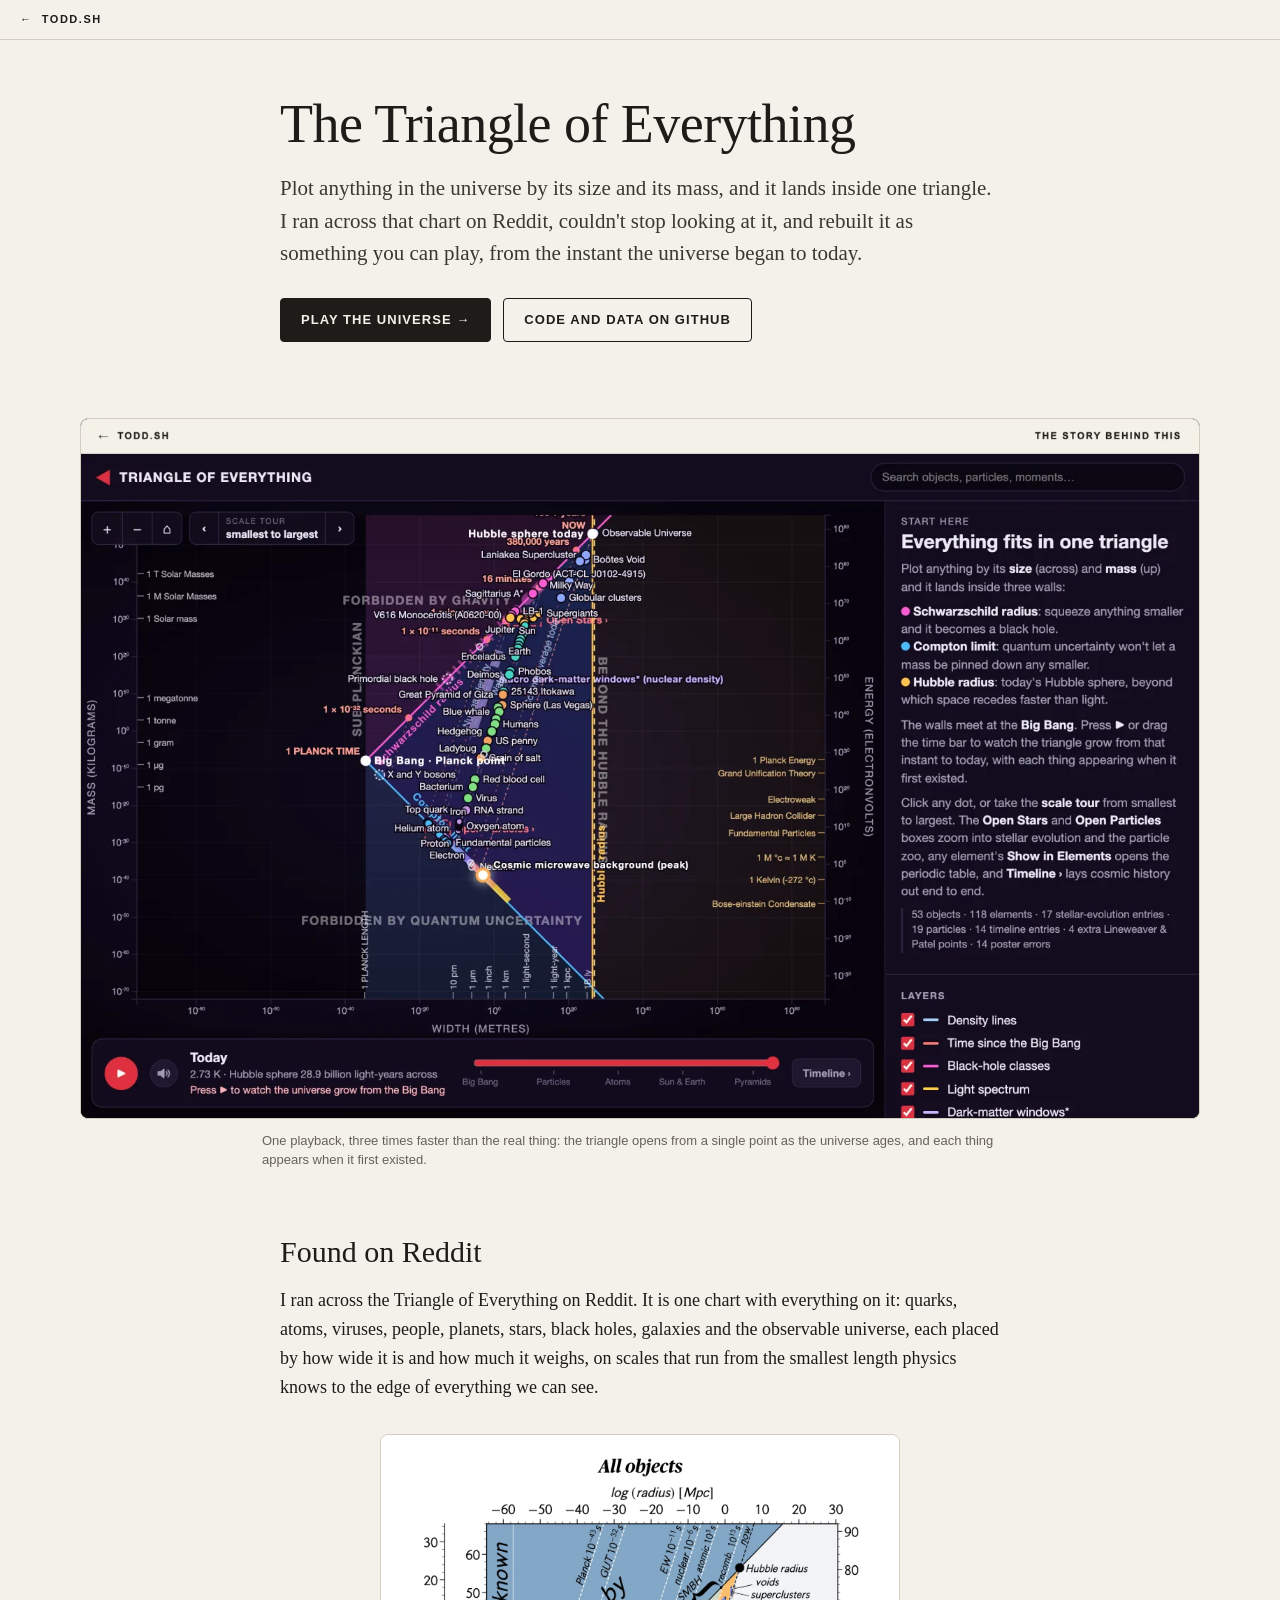
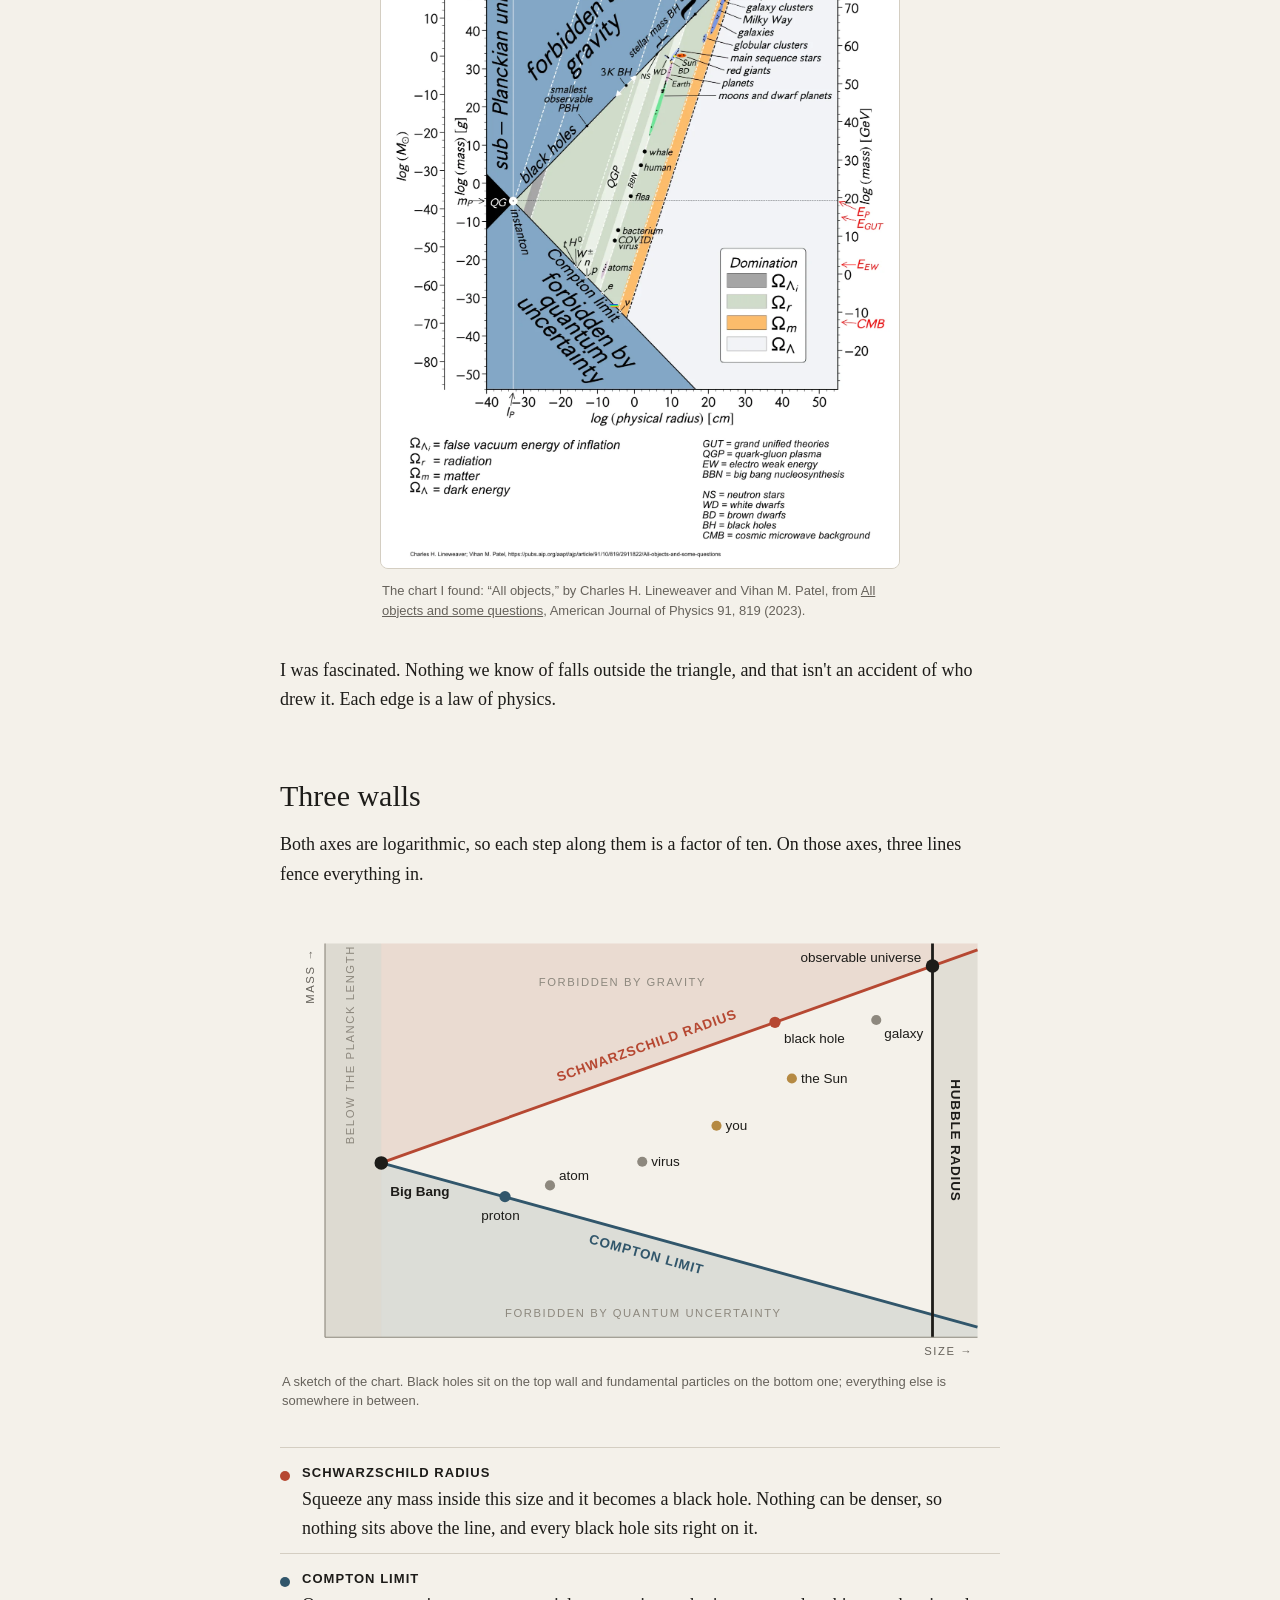
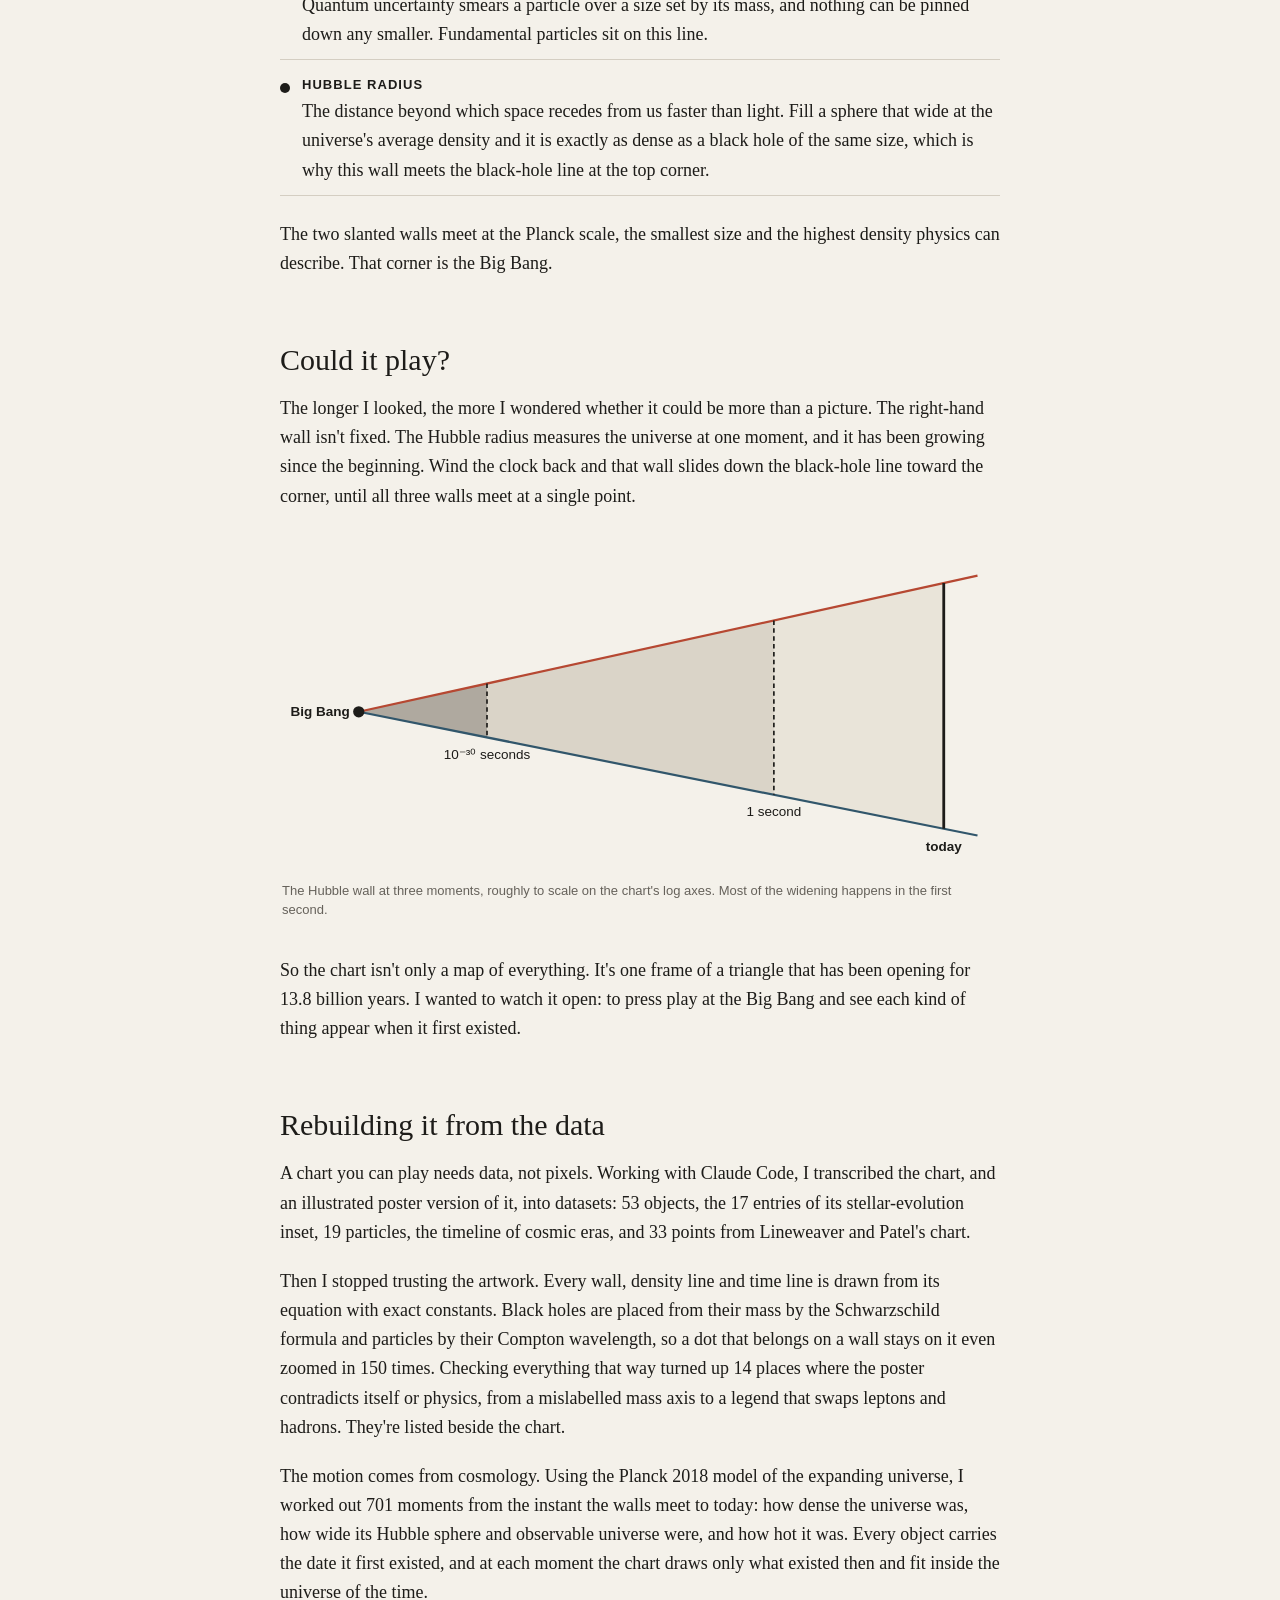
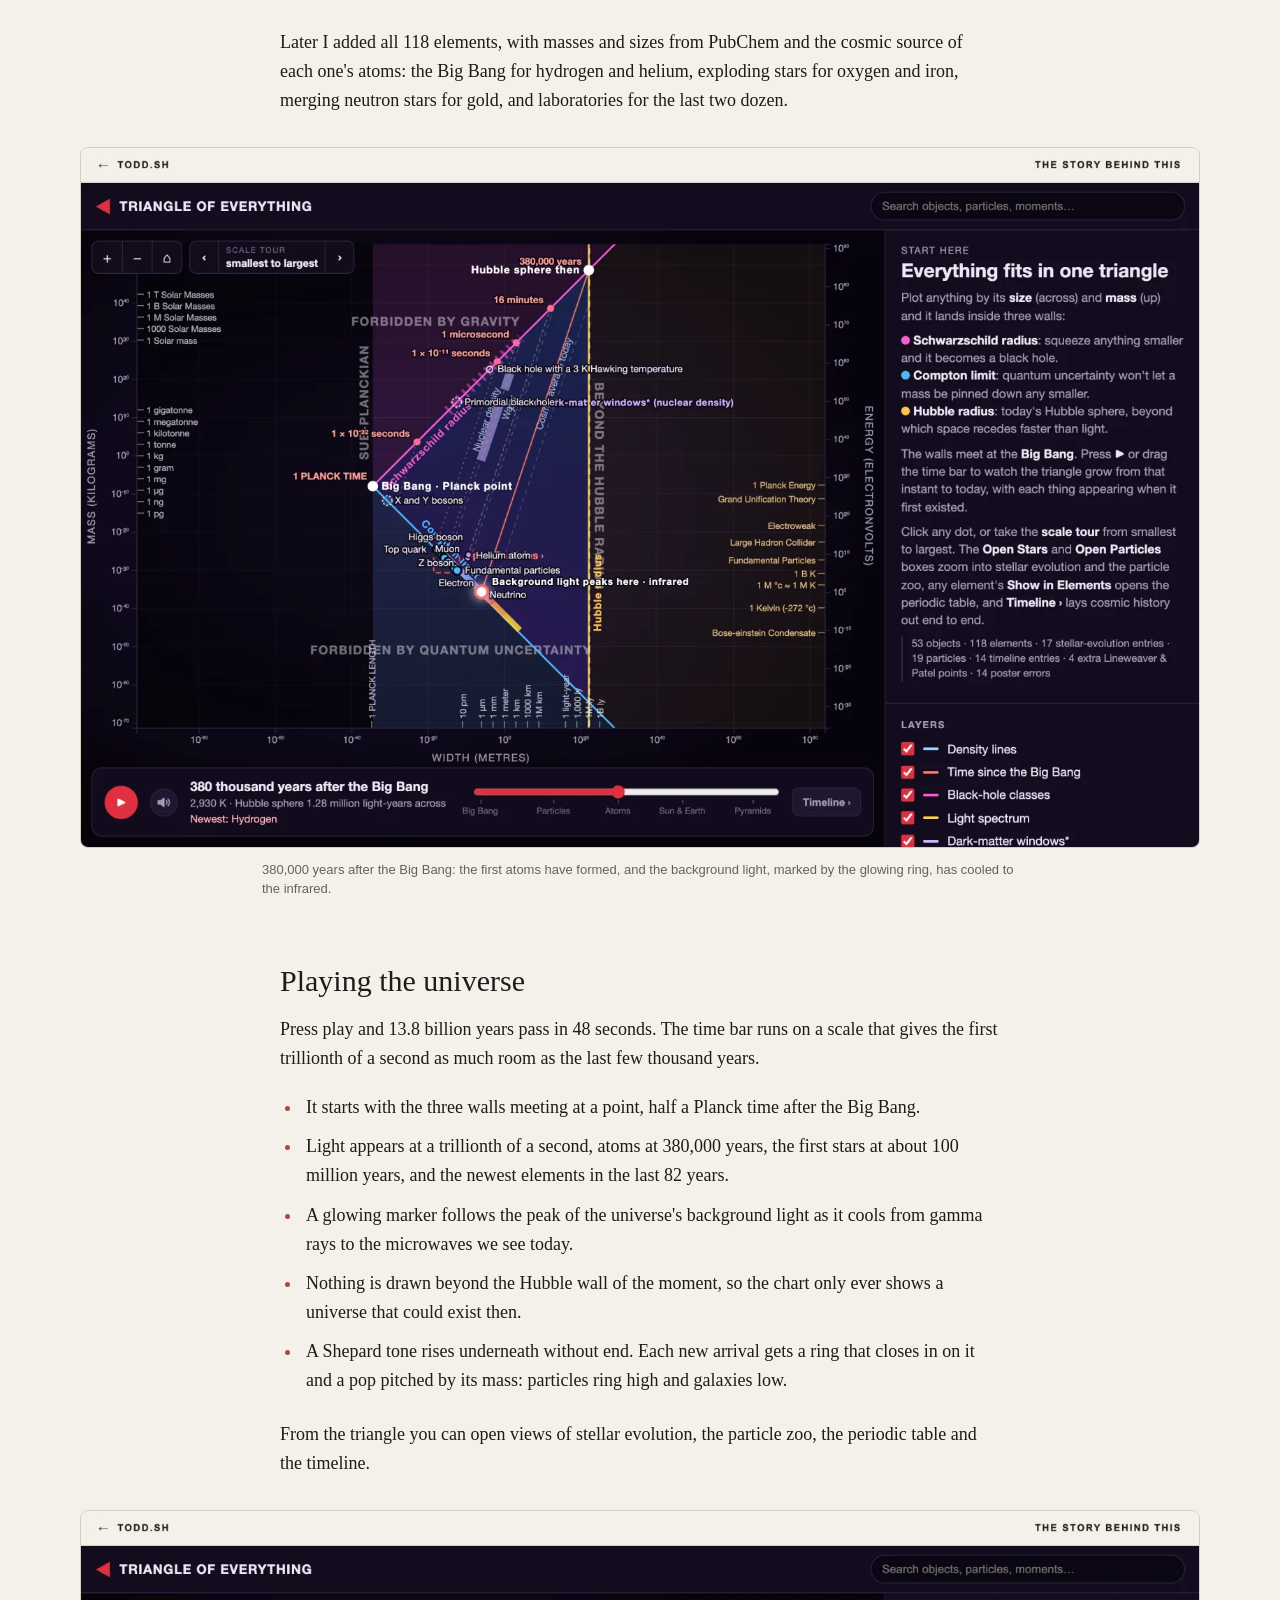
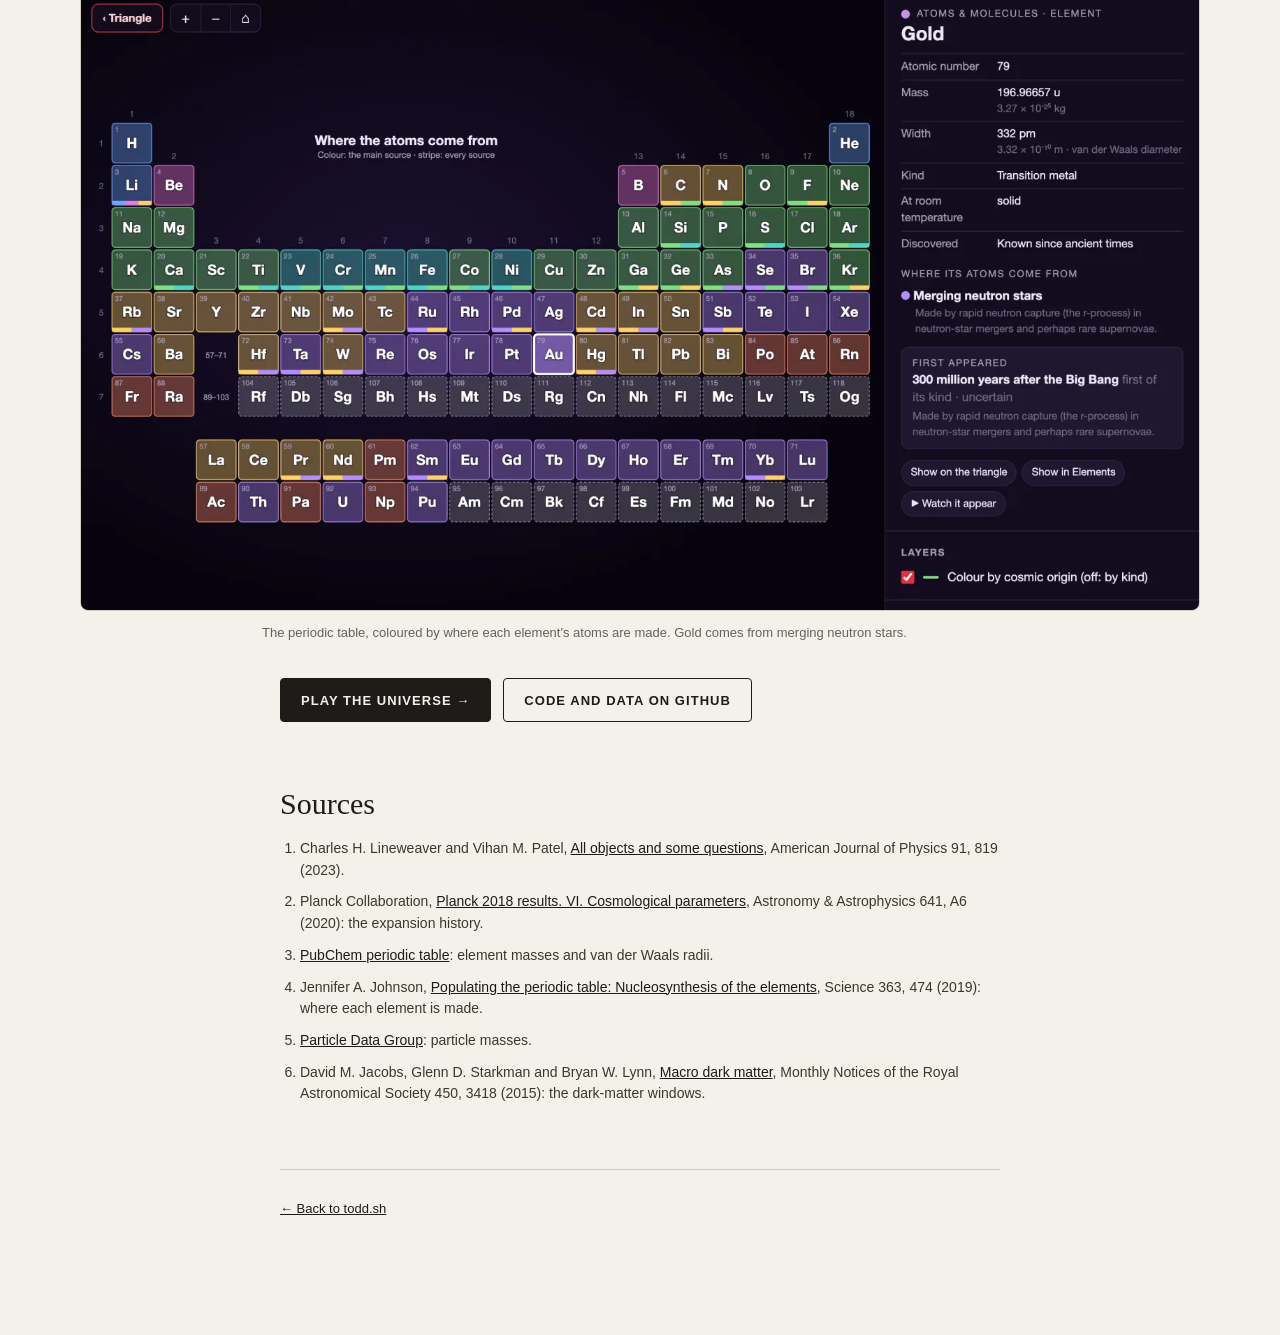
==== story/index.html @ c3303c57 "The Triangle of Everything, rebuilt from data Everything in the universe fits inside one triangle on" ====
<!DOCTYPE html>
<html lang="en">
<head>
<meta charset="utf-8">
<meta name="viewport" content="width=device-width, initial-scale=1">
<title>The Triangle of Everything: playing the universe from the Big Bang</title>
<meta name="description" content="Everything in the universe fits inside one triangle on a chart of mass against size. I rebuilt the chart from the data up so you can play it from the instant the universe began to today.">
<link rel="canonical" href="https://www.todd.sh/triangle">
<meta property="og:title" content="The Triangle of Everything">
<meta property="og:description" content="Everything in the universe fits inside one triangle of mass against size. Press play and watch it open from the Big Bang to today.">
<meta property="og:type" content="article">
<meta property="og:url" content="https://www.todd.sh/triangle">
<meta property="og:image" content="https://www.todd.sh/project-previews/triangle-palette-v1.webp">
<meta property="og:image:alt" content="Three walls meeting at a point, fencing in a band of objects, with a ring closing in on one of them">
<meta name="twitter:card" content="summary_large_image">
<meta name="twitter:creator" content="@tdd">
<meta name="twitter:title" content="The Triangle of Everything">
<meta name="twitter:description" content="Everything in the universe fits inside one triangle of mass against size. Press play and watch it open from the Big Bang to today.">
<meta name="twitter:image" content="https://www.todd.sh/project-previews/triangle-palette-v1.webp">
<link rel="icon" href="/icon.png" type="image/png">
<style>
  :root {
    --paper: #F4F1EA;
    --paper-deep: #E9E4D9;
    --ink: #1D1C19;
    --stone: #8D887E;
    --muted: color-mix(in srgb, var(--stone) 65%, var(--ink));
    --line: #D4CEC2;
    --red: #B64832;
    --blue: #31566B;
    --ochre: #B58A43;
    --serif: Georgia, "Times New Roman", serif;
    --sans: Arial, Helvetica, sans-serif;
  }

  * { box-sizing: border-box; }
  html { -webkit-text-size-adjust: 100%; }
  body {
    margin: 0;
    background: var(--paper);
    color: var(--ink);
    font-family: var(--serif);
    font-size: 18px;
    line-height: 1.62;
  }

  /* ---- shared return bar ---------------------------------------------- */
  .returnbar {
    position: sticky;
    top: 0;
    z-index: 50;
    height: 40px;
    display: flex;
    align-items: center;
    padding: 0 20px;
    background: var(--paper);
    border-bottom: 1px solid var(--line);
  }
  .returnbar a {
    font-family: var(--sans);
    font-size: 11px;
    font-weight: 600;
    letter-spacing: 0.14em;
    text-transform: uppercase;
    color: var(--ink);
    text-decoration: none;
  }
  .returnbar a:hover { color: var(--red); }
  .returnbar a:focus-visible { outline: 2px solid var(--ink); outline-offset: 3px; }

  /* ---- layout ---------------------------------------------------------- */
  .wrap { max-width: 760px; margin: 0 auto; padding: 0 20px 96px; }
  header.masthead { padding: 56px 0 8px; }
  h1 {
    font-size: 54px;
    line-height: 1.04;
    font-weight: 400;
    margin: 0 0 20px;
    letter-spacing: -0.01em;
  }
  .standfirst { font-size: 21px; line-height: 1.55; color: #3A382F; margin: 0 0 28px; }
  h2 { font-size: 30px; font-weight: 400; line-height: 1.2; margin: 64px 0 16px; }
  p { margin: 0 0 20px; }
  a.inline { color: var(--red); text-decoration: none; border-bottom: 1px solid rgba(182,72,50,.35); }
  a.inline:hover { border-bottom-color: var(--red); }
  a.inline:focus-visible { outline: 2px solid var(--ink); outline-offset: 2px; }

  /* ---- buttons ---------------------------------------------------------- */
  .actions { display: flex; flex-wrap: wrap; gap: 12px; margin: 0 0 36px; }
  .button {
    display: inline-flex; align-items: center; min-height: 44px; padding: 0 20px;
    font-family: var(--sans); font-size: 13px; font-weight: 700; letter-spacing: 0.08em; text-transform: uppercase;
    text-decoration: none; border: 1px solid var(--ink); border-radius: 4px;
  }
  .button.primary { background: var(--ink); color: var(--paper); }
  .button.primary:hover { background: var(--red); border-color: var(--red); }
  .button.secondary { background: transparent; color: var(--ink); }
  .button.secondary:hover { background: var(--paper-deep); }
  .button:focus-visible { outline: 2px solid var(--ink); outline-offset: 3px; }

  /* ---- figures ---------------------------------------------------------- */
  figure { margin: 32px 0 36px; }
  figure.wide { margin-left: calc(50% - min(48vw, 560px)); margin-right: calc(50% - min(48vw, 560px)); }
  figure video, figure img { display: block; width: 100%; height: auto; border: 1px solid var(--line); border-radius: 8px; background: var(--ink); }
  figure.chart-image img { max-width: 520px; margin: 0 auto; background: #fff; }
  figure svg { display: block; width: 100%; height: auto; }
  figcaption {
    font-family: var(--sans); font-size: 13px; line-height: 1.5; color: var(--muted);
    margin: 12px auto 0; max-width: 760px; padding: 0 2px;
  }
  figure.chart-image figcaption { max-width: 520px; }
  figcaption a { color: var(--muted); }
  figcaption a:hover { color: var(--red); }

  /* ---- the three walls ---------------------------------------------------- */
  .walls { list-style: none; margin: 0 0 24px; padding: 0; }
  .walls li { border-top: 1px solid var(--line); padding: 14px 0 10px 22px; position: relative; }
  .walls li:last-child { border-bottom: 1px solid var(--line); }
  .walls li::before { content: ""; position: absolute; left: 0; top: 23px; width: 10px; height: 10px; border-radius: 50%; background: var(--c); }
  .walls strong { font-family: var(--sans); font-size: 13px; letter-spacing: 0.08em; text-transform: uppercase; display: block; margin-bottom: 2px; }
  .walls span { display: block; }

  .playlist { margin: 0 0 24px; padding-left: 22px; }
  .playlist li { margin: 0 0 10px; padding-left: 4px; }
  .playlist li::marker { color: var(--red); }

  /* diagram text */
  .dg-label { font-family: var(--sans); font-size: 12px; fill: var(--ink); }
  .dg-wall { font-family: var(--sans); font-size: 12px; font-weight: 700; letter-spacing: 0.06em; text-transform: uppercase; }
  .dg-region { font-family: var(--sans); font-size: 10px; letter-spacing: 0.14em; text-transform: uppercase; fill: var(--stone); }
  .dg-axis { font-family: var(--sans); font-size: 10px; letter-spacing: 0.14em; text-transform: uppercase; fill: var(--muted); }

  /* ---- sources ---------------------------------------------------------- */
  .sources { font-family: var(--sans); font-size: 14px; line-height: 1.55; padding-left: 20px; color: #3A382F; }
  .sources li { margin: 0 0 10px; }
  .sources a { color: var(--ink); }
  .sources a:hover { color: var(--red); }

  footer.end { border-top: 1px solid var(--line); margin-top: 64px; padding-top: 28px; }
  footer.end p { font-family: var(--sans); font-size: 13px; }
  footer.end a { color: var(--ink); }
  footer.end a:hover { color: var(--red); }

  @media (max-width: 640px) {
    body { font-size: 17px; }
    header.masthead { padding-top: 36px; }
    h1 { font-size: 40px; }
    .standfirst { font-size: 19px; }
    h2 { font-size: 26px; margin-top: 52px; }
    figure.wide { margin-left: -20px; margin-right: -20px; }
    figure.wide video { border-radius: 0; border-left: 0; border-right: 0; }
    figure.wide figcaption { padding: 0 20px; }
  }
</style>
</head>
<body>
<nav class="returnbar"><a href="/"><span data-sanity-copy="returnbar">&larr;&nbsp;&nbsp;todd.sh</span></a></nav>

<main class="wrap">
  <header class="masthead">
    <h1 data-sanity-copy="title">The Triangle of Everything</h1>
    <p class="standfirst" data-sanity-copy="standfirst">Plot anything in the universe by its size and its mass, and it lands inside one triangle. I ran across that chart on Reddit, couldn't stop looking at it, and rebuilt it as something you can play, from the instant the universe began to today.</p>
    <div class="actions">
      <a class="button primary" href="../site/"><span data-sanity-copy="cta_play">Play the universe</span>&nbsp;&rarr;</a>
      <a class="button secondary" href="https://github.com/toddsherman/triangle-of-everything"><span data-sanity-copy="cta_code">Code and data on GitHub</span></a>
    </div>
  </header>

  <figure class="wide">
    <video autoplay muted loop playsinline preload="metadata" poster="assets/today.webp" aria-label="The triangle opening from a single point at the Big Bang as objects appear over cosmic time">
      <source src="assets/playback.mp4" type="video/mp4">
    </video>
    <figcaption data-sanity-copy="hero_caption">One playback, three times faster than the real thing: the triangle opens from a single point as the universe ages, and each thing appears when it first existed.</figcaption>
  </figure>

  <h2 data-sanity-copy="found_title">Found on Reddit</h2>
  <p data-sanity-copy="found_p1">I ran across the Triangle of Everything on Reddit. It is one chart with everything on it: quarks, atoms, viruses, people, planets, stars, black holes, galaxies and the observable universe, each placed by how wide it is and how much it weighs, on scales that run from the smallest length physics knows to the edge of everything we can see.</p>

  <figure class="chart-image">
    <img src="assets/all-objects.webp" width="1400" height="1980" loading="lazy"
         alt="Lineweaver and Patel's All objects chart: a log-log plot of mass against radius in which every kind of object, from particles to the Hubble radius, falls inside a triangle bounded by black holes, the Compton limit and the Hubble radius">
    <figcaption><span data-sanity-copy="figure_credit">The chart I found: “All objects,” by Charles H. Lineweaver and Vihan M. Patel, from</span> <a href="https://pubs.aip.org/aapt/ajp/article/91/10/819/2911822/All-objects-and-some-questions"><span data-sanity-copy="figure_link">All objects and some questions</span></a><span data-sanity-copy="figure_journal">, American Journal of Physics 91, 819 (2023).</span></figcaption>
  </figure>

  <p data-sanity-copy="found_p2">I was fascinated. Nothing we know of falls outside the triangle, and that isn't an accident of who drew it. Each edge is a law of physics.</p>

  <h2 data-sanity-copy="walls_title">Three walls</h2>
  <p data-sanity-copy="walls_p1">Both axes are logarithmic, so each step along them is a factor of ten. On those axes, three lines fence everything in.</p>

  <figure>
    <svg viewBox="0 0 640 390" role="img" aria-label="Schematic of the triangle: the Schwarzschild wall above, the Compton wall below, the Hubble wall on the right, meeting at the Big Bang corner">
      <rect x="40" y="20" width="580" height="350" fill="#E9E4D9" opacity=".45"/>
      <polygon points="40,20 90,20 90,370 40,370" fill="#8D887E" opacity=".18"/>
      <polygon points="90,20 620,20 620,25.7 90,215" fill="#B64832" opacity=".10"/>
      <polygon points="90,215 620,361 620,370 90,370" fill="#31566B" opacity=".10"/>
      <polygon points="580,40 620,25.7 620,361 580,350" fill="#8D887E" opacity=".14"/>
      <polygon points="90,215 580,40 580,350" fill="#F4F1EA"/>
      <line x1="90" y1="215" x2="620" y2="25.7" stroke="#B64832" stroke-width="2.5"/>
      <line x1="90" y1="215" x2="620" y2="361" stroke="#31566B" stroke-width="2.5"/>
      <line x1="580" y1="20" x2="580" y2="370" stroke="#1D1C19" stroke-width="2.5"/>
      <line x1="40" y1="370" x2="620" y2="370" stroke="#8D887E"/>
      <line x1="40" y1="20" x2="40" y2="370" stroke="#8D887E"/>
      <text class="dg-wall" fill="#B64832" text-anchor="middle" transform="translate(330,122) rotate(-19.65) translate(0,-8)">Schwarzschild radius</text>
      <text class="dg-wall" fill="#31566B" text-anchor="middle" transform="translate(330,281) rotate(15.4) translate(0,20)">Compton limit</text>
      <text class="dg-wall" fill="#1D1C19" text-anchor="middle" transform="translate(596,195) rotate(90)">Hubble radius</text>
      <text class="dg-region" x="230" y="58">Forbidden by gravity</text>
      <text class="dg-region" x="200" y="352">Forbidden by quantum uncertainty</text>
      <text class="dg-region" text-anchor="middle" transform="translate(66,110) rotate(-90)">Below the Planck length</text>
      <circle cx="90" cy="215" r="6" fill="#1D1C19"/>
      <text class="dg-label" x="98" y="244" font-weight="700">Big Bang</text>
      <circle cx="440" cy="90" r="5" fill="#B64832"/><text class="dg-label" x="448" y="108">black hole</text>
      <circle cx="200" cy="245" r="5" fill="#31566B"/><text class="dg-label" x="196" y="266" text-anchor="middle">proton</text>
      <circle cx="240" cy="235" r="4.5" fill="#8D887E"/><text class="dg-label" x="248" y="230">atom</text>
      <circle cx="322" cy="214" r="4.5" fill="#8D887E"/><text class="dg-label" x="330" y="218">virus</text>
      <circle cx="388" cy="182" r="4.5" fill="#B58A43"/><text class="dg-label" x="396" y="186">you</text>
      <circle cx="455" cy="140" r="4.5" fill="#B58A43"/><text class="dg-label" x="463" y="144">the Sun</text>
      <circle cx="530" cy="88" r="4.5" fill="#8D887E"/><text class="dg-label" x="537" y="104">galaxy</text>
      <circle cx="580" cy="40" r="6" fill="#1D1C19"/><text class="dg-label" x="570" y="36" text-anchor="end">observable universe</text>
      <text class="dg-axis" x="616" y="386" text-anchor="end">Size →</text>
      <text class="dg-axis" text-anchor="end" transform="translate(30,24) rotate(-90)">Mass →</text>
    </svg>
    <figcaption data-sanity-copy="walls_caption">A sketch of the chart. Black holes sit on the top wall and fundamental particles on the bottom one; everything else is somewhere in between.</figcaption>
  </figure>

  <ul class="walls">
    <li style="--c: var(--red)"><strong data-sanity-copy="wall1_name">Schwarzschild radius</strong><span data-sanity-copy="wall1_text">Squeeze any mass inside this size and it becomes a black hole. Nothing can be denser, so nothing sits above the line, and every black hole sits right on it.</span></li>
    <li style="--c: var(--blue)"><strong data-sanity-copy="wall2_name">Compton limit</strong><span data-sanity-copy="wall2_text">Quantum uncertainty smears a particle over a size set by its mass, and nothing can be pinned down any smaller. Fundamental particles sit on this line.</span></li>
    <li style="--c: var(--ink)"><strong data-sanity-copy="wall3_name">Hubble radius</strong><span data-sanity-copy="wall3_text">The distance beyond which space recedes from us faster than light. Fill a sphere that wide at the universe's average density and it is exactly as dense as a black hole of the same size, which is why this wall meets the black-hole line at the top corner.</span></li>
  </ul>
  <p data-sanity-copy="walls_p2">The two slanted walls meet at the Planck scale, the smallest size and the highest density physics can describe. That corner is the Big Bang.</p>

  <h2 data-sanity-copy="play_q_title">Could it play?</h2>
  <p data-sanity-copy="play_q_p1">The longer I looked, the more I wondered whether it could be more than a picture. The right-hand wall isn't fixed. The Hubble radius measures the universe at one moment, and it has been growing since the beginning. Wind the clock back and that wall slides down the black-hole line toward the corner, until all three walls meet at a single point.</p>

  <figure>
    <svg viewBox="0 0 640 290" role="img" aria-label="Three nested triangles sharing the Big Bang corner, their right-hand walls at a tiny fraction of a second, at one second and today">
      <polygon points="70,150 590,35.6 590,254" fill="#E9E4D9"/>
      <polygon points="70,150 439,68.8 439,223.8" fill="#D4CEC2" opacity=".7"/>
      <polygon points="70,150 184,124.9 184,172.8" fill="#8D887E" opacity=".55"/>
      <line x1="70" y1="150" x2="620" y2="29" stroke="#B64832" stroke-width="2"/>
      <line x1="70" y1="150" x2="620" y2="260" stroke="#31566B" stroke-width="2"/>
      <line x1="184" y1="124.9" x2="184" y2="172.8" stroke="#1D1C19" stroke-width="1.5" stroke-dasharray="4 3"/>
      <line x1="439" y1="68.8" x2="439" y2="223.8" stroke="#1D1C19" stroke-width="1.5" stroke-dasharray="4 3"/>
      <line x1="590" y1="35.6" x2="590" y2="254" stroke="#1D1C19" stroke-width="2.5"/>
      <circle cx="70" cy="150" r="5" fill="#1D1C19"/>
      <text class="dg-label" x="62" y="154" text-anchor="end" font-weight="700">Big Bang</text>
      <text class="dg-label" x="184" y="192" text-anchor="middle">10⁻³⁰ seconds</text>
      <text class="dg-label" x="439" y="243" text-anchor="middle">1 second</text>
      <text class="dg-label" x="590" y="274" text-anchor="middle" font-weight="700">today</text>
    </svg>
    <figcaption data-sanity-copy="grow_caption">The Hubble wall at three moments, roughly to scale on the chart's log axes. Most of the widening happens in the first second.</figcaption>
  </figure>

  <p data-sanity-copy="play_q_p2">So the chart isn't only a map of everything. It's one frame of a triangle that has been opening for 13.8 billion years. I wanted to watch it open: to press play at the Big Bang and see each kind of thing appear when it first existed.</p>

  <h2 data-sanity-copy="data_title">Rebuilding it from the data</h2>
  <p data-sanity-copy="data_p1">A chart you can play needs data, not pixels. Working with Claude Code, I transcribed the chart, and an illustrated poster version of it, into datasets: 53 objects, the 17 entries of its stellar-evolution inset, 19 particles, the timeline of cosmic eras, and 33 points from Lineweaver and Patel's chart.</p>
  <p data-sanity-copy="data_p2">Then I stopped trusting the artwork. Every wall, density line and time line is drawn from its equation with exact constants. Black holes are placed from their mass by the Schwarzschild formula and particles by their Compton wavelength, so a dot that belongs on a wall stays on it even zoomed in 150 times. Checking everything that way turned up 14 places where the poster contradicts itself or physics, from a mislabelled mass axis to a legend that swaps leptons and hadrons. They're listed beside the chart.</p>
  <p data-sanity-copy="data_p3">The motion comes from cosmology. Using the Planck 2018 model of the expanding universe, I worked out 701 moments from the instant the walls meet to today: how dense the universe was, how wide its Hubble sphere and observable universe were, and how hot it was. Every object carries the date it first existed, and at each moment the chart draws only what existed then and fit inside the universe of the time.</p>
  <p data-sanity-copy="data_p4">Later I added all 118 elements, with masses and sizes from PubChem and the cosmic source of each one's atoms: the Big Bang for hydrogen and helium, exploding stars for oxygen and iron, merging neutron stars for gold, and laboratories for the last two dozen.</p>

  <figure class="wide">
    <img src="assets/early.webp" width="1600" height="1000" loading="lazy" alt="The interactive chart at 380,000 years after the Big Bang: a small triangle with particles, hydrogen and helium atoms, and the background light glowing in the infrared">
    <figcaption data-sanity-copy="early_caption">380,000 years after the Big Bang: the first atoms have formed, and the background light, marked by the glowing ring, has cooled to the infrared.</figcaption>
  </figure>

  <h2 data-sanity-copy="playing_title">Playing the universe</h2>
  <p data-sanity-copy="playing_p1">Press play and 13.8 billion years pass in 48 seconds. The time bar runs on a scale that gives the first trillionth of a second as much room as the last few thousand years.</p>
  <ul class="playlist">
    <li data-sanity-copy="playing_li1">It starts with the three walls meeting at a point, half a Planck time after the Big Bang.</li>
    <li data-sanity-copy="playing_li2">Light appears at a trillionth of a second, atoms at 380,000 years, the first stars at about 100 million years, and the newest elements in the last 82 years.</li>
    <li data-sanity-copy="playing_li3">A glowing marker follows the peak of the universe's background light as it cools from gamma rays to the microwaves we see today.</li>
    <li data-sanity-copy="playing_li4">Nothing is drawn beyond the Hubble wall of the moment, so the chart only ever shows a universe that could exist then.</li>
    <li data-sanity-copy="playing_li5">A Shepard tone rises underneath without end. Each new arrival gets a ring that closes in on it and a pop pitched by its mass: particles ring high and galaxies low.</li>
  </ul>
  <p data-sanity-copy="playing_p2">From the triangle you can open views of stellar evolution, the particle zoo, the periodic table and the timeline.</p>

  <figure class="wide">
    <img src="assets/elements.webp" width="1600" height="1000" loading="lazy" alt="The periodic table view, each element coloured by where its atoms are made, with gold selected and its details in the sidebar">
    <figcaption data-sanity-copy="elements_caption">The periodic table, coloured by where each element's atoms are made. Gold comes from merging neutron stars.</figcaption>
  </figure>

  <div class="actions">
    <a class="button primary" href="../site/"><span data-sanity-copy="cta_play_end">Play the universe</span>&nbsp;&rarr;</a>
    <a class="button secondary" href="https://github.com/toddsherman/triangle-of-everything"><span data-sanity-copy="cta_code_end">Code and data on GitHub</span></a>
  </div>

  <h2 data-sanity-copy="sources_title">Sources</h2>
  <ol class="sources">
    <li><span data-sanity-copy="src_lp">Charles H. Lineweaver and Vihan M. Patel,</span> <a href="https://pubs.aip.org/aapt/ajp/article/91/10/819/2911822/All-objects-and-some-questions"><span data-sanity-copy="src_lp_title">All objects and some questions</span></a><span data-sanity-copy="src_lp_journal">, American Journal of Physics 91, 819 (2023).</span></li>
    <li><span data-sanity-copy="src_planck">Planck Collaboration,</span> <a href="https://arxiv.org/abs/1807.06209"><span data-sanity-copy="src_planck_title">Planck 2018 results. VI. Cosmological parameters</span></a><span data-sanity-copy="src_planck_journal">, Astronomy &amp; Astrophysics 641, A6 (2020): the expansion history.</span></li>
    <li><a href="https://pubchem.ncbi.nlm.nih.gov/periodic-table/"><span data-sanity-copy="src_pubchem">PubChem periodic table</span></a><span data-sanity-copy="src_pubchem_note">: element masses and van der Waals radii.</span></li>
    <li><span data-sanity-copy="src_johnson">Jennifer A. Johnson,</span> <a href="https://www.science.org/doi/10.1126/science.aau9540"><span data-sanity-copy="src_johnson_title">Populating the periodic table: Nucleosynthesis of the elements</span></a><span data-sanity-copy="src_johnson_journal">, Science 363, 474 (2019): where each element is made.</span></li>
    <li><a href="https://pdg.lbl.gov/"><span data-sanity-copy="src_pdg">Particle Data Group</span></a><span data-sanity-copy="src_pdg_note">: particle masses.</span></li>
    <li><span data-sanity-copy="src_macro">David M. Jacobs, Glenn D. Starkman and Bryan W. Lynn,</span> <a href="https://arxiv.org/abs/1410.2236"><span data-sanity-copy="src_macro_title">Macro dark matter</span></a><span data-sanity-copy="src_macro_journal">, Monthly Notices of the Royal Astronomical Society 450, 3418 (2015): the dark-matter windows.</span></li>
  </ol>

  <footer class="end">
    <p><a href="/"><span data-sanity-copy="back">&larr; Back to todd.sh</span></a></p>
  </footer>
</main>

<script>
  // honour reduced motion: show the poster frame instead of the looping playback
  if (window.matchMedia && window.matchMedia("(prefers-reduced-motion: reduce)").matches) {
    document.querySelectorAll("video[autoplay]").forEach(function (v) { v.removeAttribute("autoplay"); v.pause(); v.controls = true; });
  }
</script>
</body>
</html>
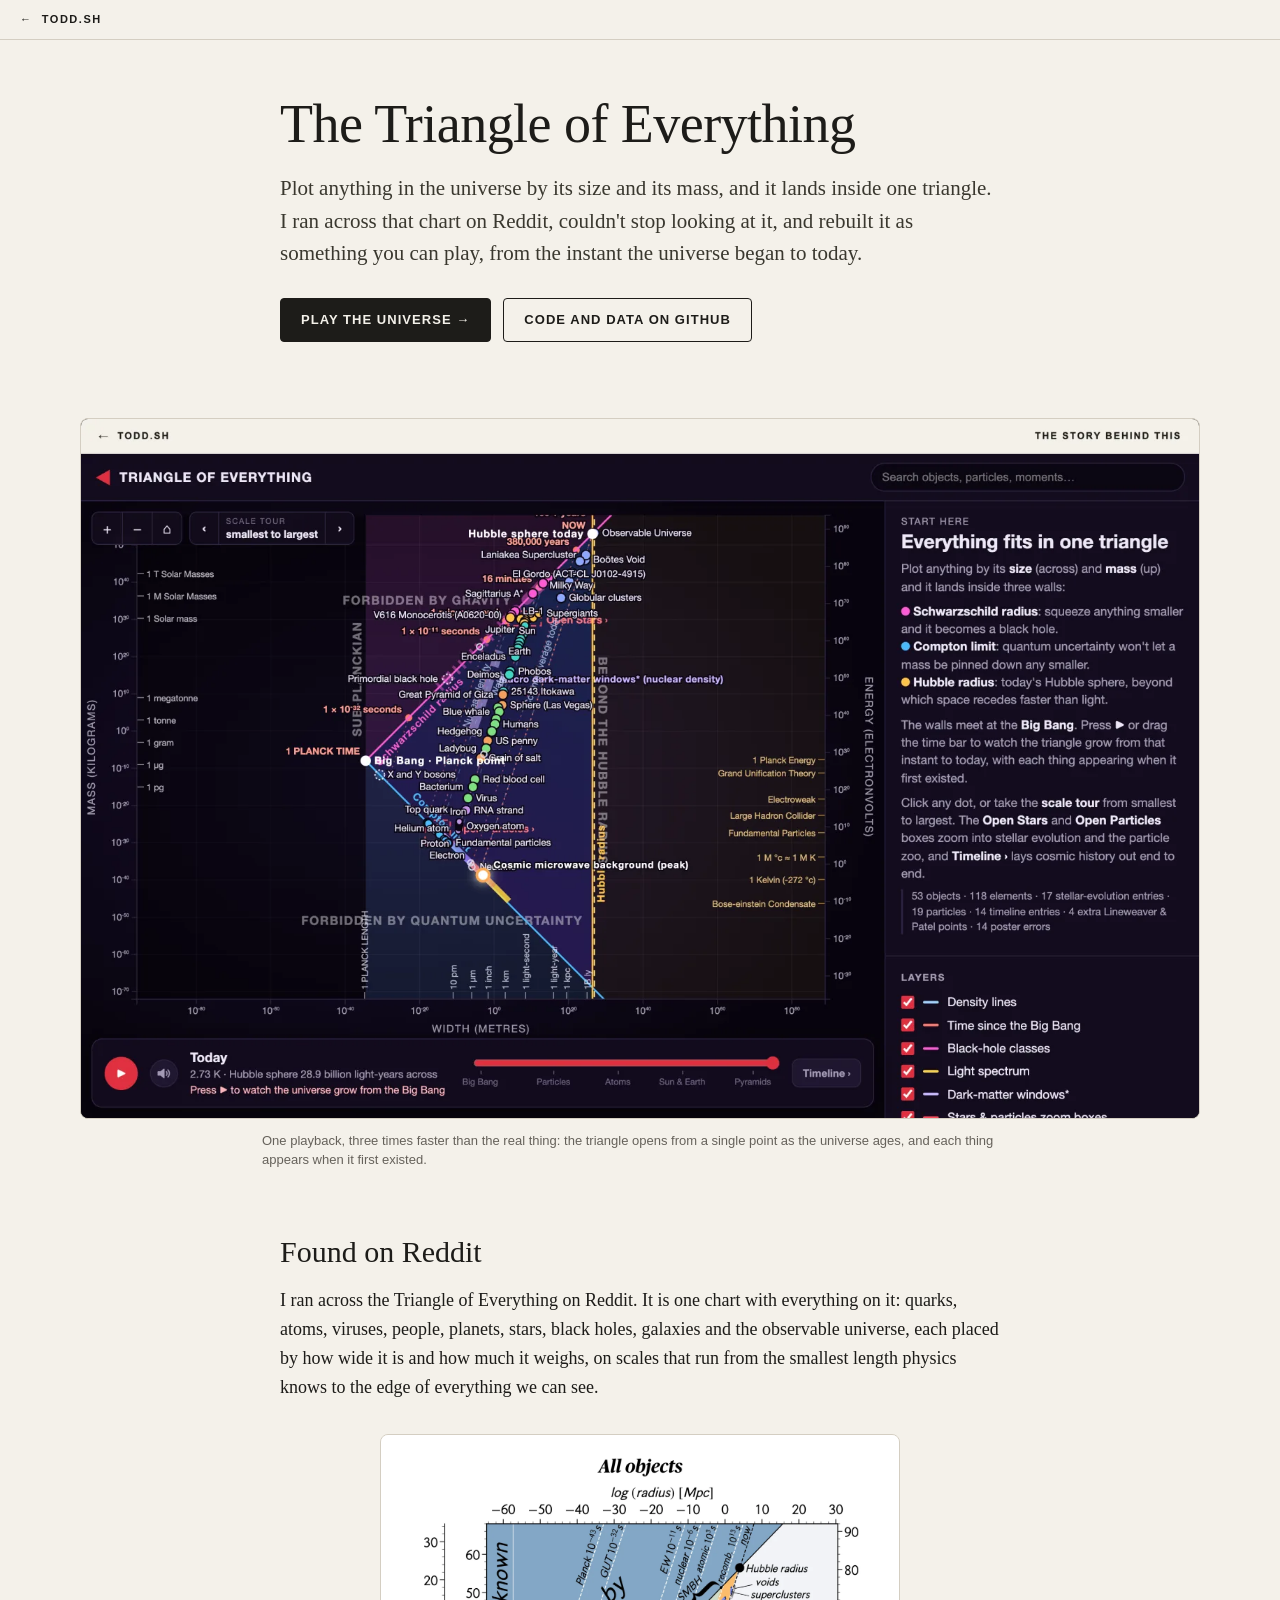
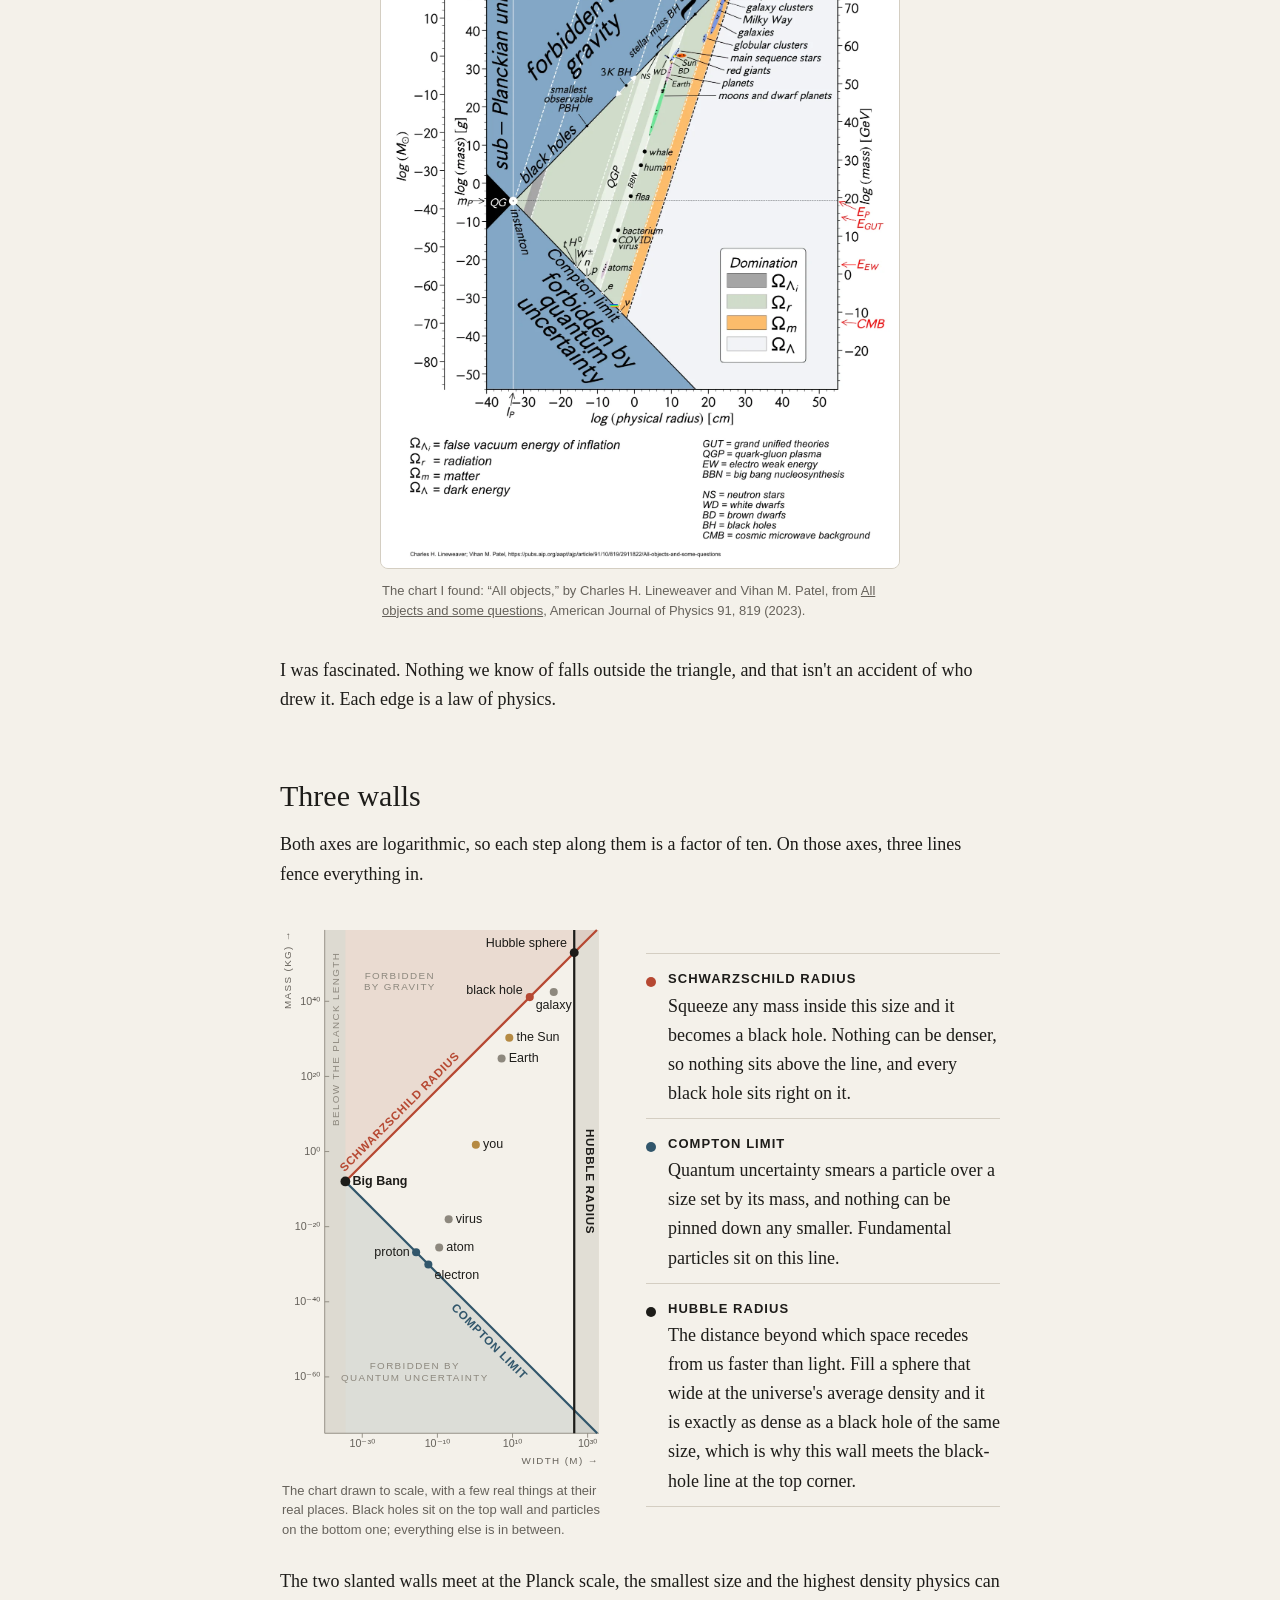
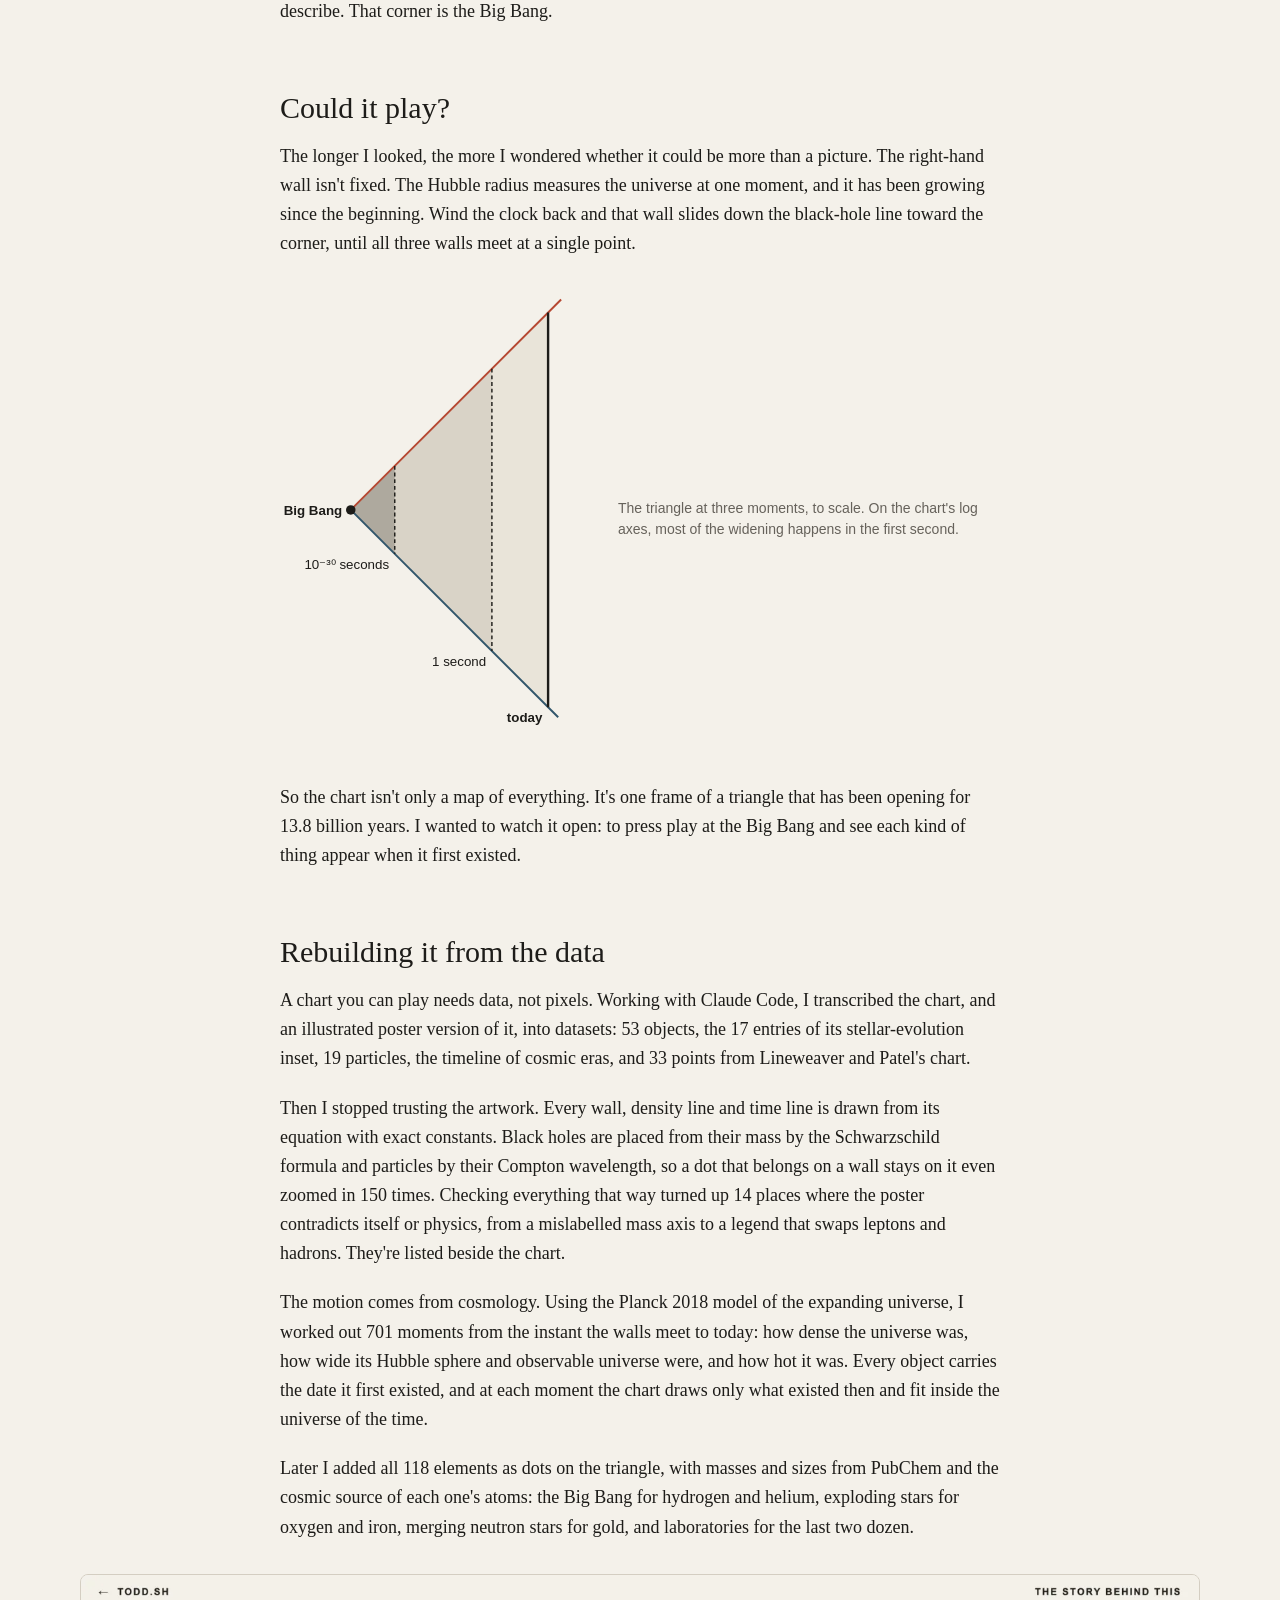
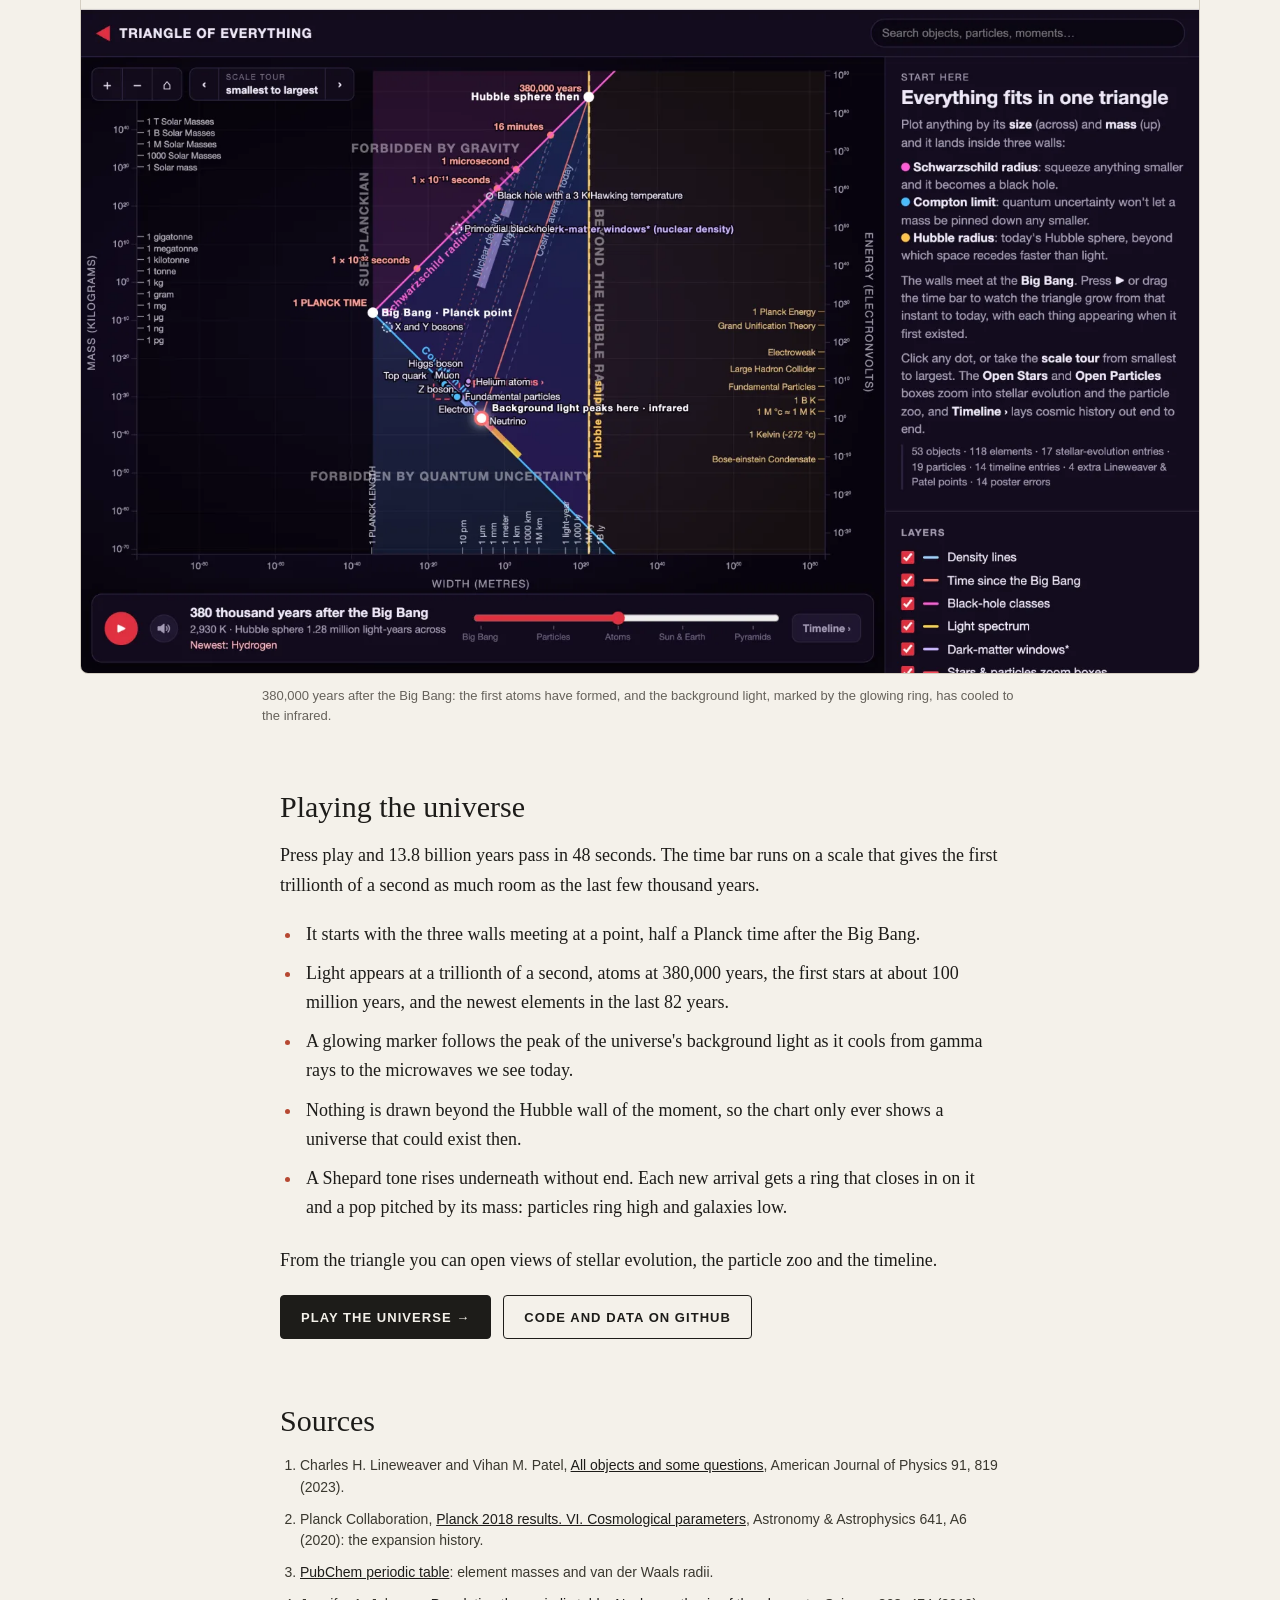
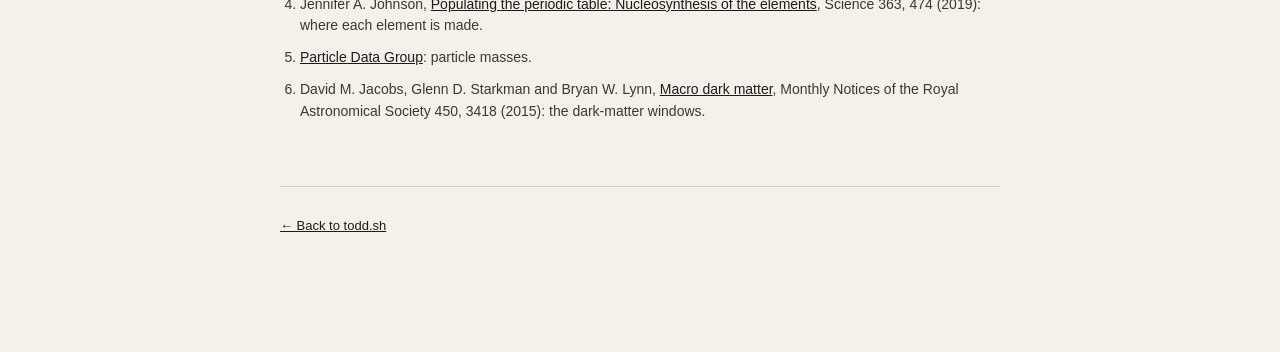
==== commit 76c3b07e: "Drop the periodic table; draw the story's diagrams to scale The Elements view (the periodic table) i" ====
--- a/story/index.html
+++ b/story/index.html
@@ -124,11 +124,20 @@
   .playlist li { margin: 0 0 10px; padding-left: 4px; }
   .playlist li::marker { color: var(--red); }
 
+  /* the to-scale diagrams are tall (the chart is twice as high as it is wide), so they sit beside their text */
+  .walls-layout { display: grid; grid-template-columns: minmax(0, 330px) minmax(0, 1fr); gap: 36px; align-items: center; margin: 32px 0 28px; }
+  .walls-layout figure { margin: 0; }
+  .walls-layout .walls { margin: 0; }
+  .side-figure { display: grid; grid-template-columns: minmax(0, 300px) minmax(0, 1fr); gap: 36px; align-items: center; }
+  .side-figure figcaption { margin: 0; font-size: 14px; }
+
   /* diagram text */
-  .dg-label { font-family: var(--sans); font-size: 12px; fill: var(--ink); }
-  .dg-wall { font-family: var(--sans); font-size: 12px; font-weight: 700; letter-spacing: 0.06em; text-transform: uppercase; }
-  .dg-region { font-family: var(--sans); font-size: 10px; letter-spacing: 0.14em; text-transform: uppercase; fill: var(--stone); }
-  .dg-axis { font-family: var(--sans); font-size: 10px; letter-spacing: 0.14em; text-transform: uppercase; fill: var(--muted); }
+  .dg-label { font-family: var(--sans); font-size: 14px; fill: var(--ink); }
+  .dg-wall { font-family: var(--sans); font-size: 13px; font-weight: 700; letter-spacing: 0.06em; text-transform: uppercase; }
+  .dg-region { font-family: var(--sans); font-size: 11px; letter-spacing: 0.14em; text-transform: uppercase; fill: var(--stone); }
+  .dg-axis { font-family: var(--sans); font-size: 11px; letter-spacing: 0.14em; text-transform: uppercase; fill: var(--muted); }
+  .dg-tick { font-family: var(--sans); font-size: 12px; fill: var(--muted); }
+  .dg-strong { font-weight: 700; }
 
   /* ---- sources ---------------------------------------------------------- */
   .sources { font-family: var(--sans); font-size: 14px; line-height: 1.55; padding-left: 20px; color: #3A382F; }
@@ -150,6 +159,9 @@
     figure.wide { margin-left: -20px; margin-right: -20px; }
     figure.wide video { border-radius: 0; border-left: 0; border-right: 0; }
     figure.wide figcaption { padding: 0 20px; }
+    .walls-layout, .side-figure { grid-template-columns: minmax(0, 1fr); gap: 20px; }
+    .walls-layout figure svg { max-width: 330px; margin: 0 auto; }
+    .side-figure svg { max-width: 300px; margin: 0 auto; }
   }
 </style>
 </head>
@@ -187,68 +199,105 @@
   <h2 data-sanity-copy="walls_title">Three walls</h2>
   <p data-sanity-copy="walls_p1">Both axes are logarithmic, so each step along them is a factor of ten. On those axes, three lines fence everything in.</p>
 
-  <figure>
-    <svg viewBox="0 0 640 390" role="img" aria-label="Schematic of the triangle: the Schwarzschild wall above, the Compton wall below, the Hubble wall on the right, meeting at the Big Bang corner">
-      <rect x="40" y="20" width="580" height="350" fill="#E9E4D9" opacity=".45"/>
-      <polygon points="40,20 90,20 90,370 40,370" fill="#8D887E" opacity=".18"/>
-      <polygon points="90,20 620,20 620,25.7 90,215" fill="#B64832" opacity=".10"/>
-      <polygon points="90,215 620,361 620,370 90,370" fill="#31566B" opacity=".10"/>
-      <polygon points="580,40 620,25.7 620,361 580,350" fill="#8D887E" opacity=".14"/>
-      <polygon points="90,215 580,40 580,350" fill="#F4F1EA"/>
-      <line x1="90" y1="215" x2="620" y2="25.7" stroke="#B64832" stroke-width="2.5"/>
-      <line x1="90" y1="215" x2="620" y2="361" stroke="#31566B" stroke-width="2.5"/>
-      <line x1="580" y1="20" x2="580" y2="370" stroke="#1D1C19" stroke-width="2.5"/>
-      <line x1="40" y1="370" x2="620" y2="370" stroke="#8D887E"/>
-      <line x1="40" y1="20" x2="40" y2="370" stroke="#8D887E"/>
-      <text class="dg-wall" fill="#B64832" text-anchor="middle" transform="translate(330,122) rotate(-19.65) translate(0,-8)">Schwarzschild radius</text>
-      <text class="dg-wall" fill="#31566B" text-anchor="middle" transform="translate(330,281) rotate(15.4) translate(0,20)">Compton limit</text>
-      <text class="dg-wall" fill="#1D1C19" text-anchor="middle" transform="translate(596,195) rotate(90)">Hubble radius</text>
-      <text class="dg-region" x="230" y="58">Forbidden by gravity</text>
-      <text class="dg-region" x="200" y="352">Forbidden by quantum uncertainty</text>
-      <text class="dg-region" text-anchor="middle" transform="translate(66,110) rotate(-90)">Below the Planck length</text>
-      <circle cx="90" cy="215" r="6" fill="#1D1C19"/>
-      <text class="dg-label" x="98" y="244" font-weight="700">Big Bang</text>
-      <circle cx="440" cy="90" r="5" fill="#B64832"/><text class="dg-label" x="448" y="108">black hole</text>
-      <circle cx="200" cy="245" r="5" fill="#31566B"/><text class="dg-label" x="196" y="266" text-anchor="middle">proton</text>
-      <circle cx="240" cy="235" r="4.5" fill="#8D887E"/><text class="dg-label" x="248" y="230">atom</text>
-      <circle cx="322" cy="214" r="4.5" fill="#8D887E"/><text class="dg-label" x="330" y="218">virus</text>
-      <circle cx="388" cy="182" r="4.5" fill="#B58A43"/><text class="dg-label" x="396" y="186">you</text>
-      <circle cx="455" cy="140" r="4.5" fill="#B58A43"/><text class="dg-label" x="463" y="144">the Sun</text>
-      <circle cx="530" cy="88" r="4.5" fill="#8D887E"/><text class="dg-label" x="537" y="104">galaxy</text>
-      <circle cx="580" cy="40" r="6" fill="#1D1C19"/><text class="dg-label" x="570" y="36" text-anchor="end">observable universe</text>
-      <text class="dg-axis" x="616" y="386" text-anchor="end">Size →</text>
-      <text class="dg-axis" text-anchor="end" transform="translate(30,24) rotate(-90)">Mass →</text>
-    </svg>
-    <figcaption data-sanity-copy="walls_caption">A sketch of the chart. Black holes sit on the top wall and fundamental particles on the bottom one; everything else is somewhere in between.</figcaption>
-  </figure>
-
-  <ul class="walls">
-    <li style="--c: var(--red)"><strong data-sanity-copy="wall1_name">Schwarzschild radius</strong><span data-sanity-copy="wall1_text">Squeeze any mass inside this size and it becomes a black hole. Nothing can be denser, so nothing sits above the line, and every black hole sits right on it.</span></li>
-    <li style="--c: var(--blue)"><strong data-sanity-copy="wall2_name">Compton limit</strong><span data-sanity-copy="wall2_text">Quantum uncertainty smears a particle over a size set by its mass, and nothing can be pinned down any smaller. Fundamental particles sit on this line.</span></li>
-    <li style="--c: var(--ink)"><strong data-sanity-copy="wall3_name">Hubble radius</strong><span data-sanity-copy="wall3_text">The distance beyond which space recedes from us faster than light. Fill a sphere that wide at the universe's average density and it is exactly as dense as a black hole of the same size, which is why this wall meets the black-hole line at the top corner.</span></li>
-  </ul>
+  <div class="walls-layout">
+    <figure>
+      <!-- diagram:walls -->
+      <svg viewBox="0 0 369 613" role="img" aria-label="The chart drawn to scale: the black-hole wall rising at 45 degrees, the quantum wall falling at 45 degrees, the Hubble wall upright on the right, with a proton, an atom, a virus, a person, Earth, the Sun, a black hole and a galaxy inside">
+      <polygon points="50.0,572.8 356.6,572.8 356.6,10.0 50.0,10.0" fill="#E9E4D9" opacity="0.45"/>
+      <polygon points="50.0,572.8 73.1,572.8 73.1,10.0 50.0,10.0" fill="#8D887E" opacity="0.18"/>
+      <polygon points="329.0,572.8 356.6,572.8 356.6,10.0 329.0,10.0" fill="#8D887E" opacity="0.14"/>
+      <polygon points="73.1,291.2 354.4,10.0 73.1,10.0" fill="#B64832" opacity="0.1"/>
+      <polygon points="73.1,291.2 354.7,572.8 73.1,572.8" fill="#31566B" opacity="0.1"/>
+      <polygon points="73.1,291.2 329.0,35.4 329.0,547.1" fill="#F4F1EA"/>
+      <line x1="50.0" y1="572.8" x2="356.6" y2="572.8" stroke="#8D887E" stroke-width="1"/>
+      <line x1="50.0" y1="572.8" x2="50.0" y2="10.0" stroke="#8D887E" stroke-width="1"/>
+      <line x1="92.0" y1="572.8" x2="92.0" y2="577.8" stroke="#8D887E" stroke-width="1"/>
+      <text class="dg-tick" x="92.0" y="587.8" text-anchor="middle">10⁻³⁰</text>
+      <line x1="176.0" y1="572.8" x2="176.0" y2="577.8" stroke="#8D887E" stroke-width="1"/>
+      <text class="dg-tick" x="176.0" y="587.8" text-anchor="middle">10⁻¹⁰</text>
+      <line x1="260.0" y1="572.8" x2="260.0" y2="577.8" stroke="#8D887E" stroke-width="1"/>
+      <text class="dg-tick" x="260.0" y="587.8" text-anchor="middle">10¹⁰</text>
+      <line x1="344.0" y1="572.8" x2="344.0" y2="577.8" stroke="#8D887E" stroke-width="1"/>
+      <text class="dg-tick" x="344.0" y="587.8" text-anchor="middle">10³⁰</text>
+      <line x1="50.0" y1="509.8" x2="55.0" y2="509.8" stroke="#8D887E" stroke-width="1"/>
+      <text class="dg-tick" x="45.0" y="513.8" text-anchor="end">10⁻⁶⁰</text>
+      <line x1="50.0" y1="425.8" x2="55.0" y2="425.8" stroke="#8D887E" stroke-width="1"/>
+      <text class="dg-tick" x="45.0" y="429.8" text-anchor="end">10⁻⁴⁰</text>
+      <line x1="50.0" y1="341.8" x2="55.0" y2="341.8" stroke="#8D887E" stroke-width="1"/>
+      <text class="dg-tick" x="45.0" y="345.8" text-anchor="end">10⁻²⁰</text>
+      <line x1="50.0" y1="257.8" x2="55.0" y2="257.8" stroke="#8D887E" stroke-width="1"/>
+      <text class="dg-tick" x="45.0" y="261.8" text-anchor="end">10⁰</text>
+      <line x1="50.0" y1="173.8" x2="55.0" y2="173.8" stroke="#8D887E" stroke-width="1"/>
+      <text class="dg-tick" x="45.0" y="177.8" text-anchor="end">10²⁰</text>
+      <line x1="50.0" y1="89.8" x2="55.0" y2="89.8" stroke="#8D887E" stroke-width="1"/>
+      <text class="dg-tick" x="45.0" y="93.8" text-anchor="end">10⁴⁰</text>
+      <text class="dg-axis" x="356.6" y="607" text-anchor="end">Width (m) →</text>
+      <text class="dg-axis" text-anchor="end" transform="translate(12,10.0) rotate(-90)">Mass (kg) →</text>
+      <line x1="73.1" y1="291.2" x2="354.4" y2="10.0" stroke="#B64832" stroke-width="2.5"/>
+      <line x1="73.1" y1="291.2" x2="354.7" y2="572.8" stroke="#31566B" stroke-width="2.5"/>
+      <line x1="329.0" y1="572.8" x2="329.0" y2="10.0" stroke="#1D1C19" stroke-width="2.5"/>
+      <text class="dg-wall" fill="#B64832" text-anchor="middle" transform="translate(142.4,222.0) rotate(-45) translate(0,-8)">Schwarzschild radius</text>
+      <text class="dg-wall" fill="#31566B" text-anchor="middle" transform="translate(243.2,461.3) rotate(45) translate(0,17)">Compton limit</text>
+      <text class="dg-wall" fill="#1D1C19" text-anchor="middle" transform="translate(342.0,291.4) rotate(90)">Hubble radius</text>
+      <text class="dg-region" text-anchor="middle"><tspan x="134.0" y="64.6">Forbidden</tspan><tspan x="134.0" dy="13">by gravity</tspan></text>
+      <text class="dg-region" text-anchor="middle"><tspan x="150.8" y="501.4">Forbidden by</tspan><tspan x="150.8" dy="13">quantum uncertainty</tspan></text>
+      <text class="dg-region" text-anchor="middle" transform="translate(65.6,131.8) rotate(-90)">Below the Planck length</text>
+      <circle cx="165.9" cy="384.0" r="4.5" fill="#31566B"/>
+      <text class="dg-label" x="172.9" y="400.0" text-anchor="start">electron</text>
+      <circle cx="152.2" cy="370.3" r="4.5" fill="#31566B"/>
+      <text class="dg-label" x="145.2" y="374.3" text-anchor="end">proton</text>
+      <circle cx="178.0" cy="365.2" r="4.5" fill="#8D887E"/>
+      <text class="dg-label" x="186.0" y="369.2" text-anchor="start">atom</text>
+      <circle cx="188.6" cy="333.4" r="4.5" fill="#8D887E"/>
+      <text class="dg-label" x="196.6" y="337.4" text-anchor="start">virus</text>
+      <circle cx="219.0" cy="250.1" r="4.5" fill="#B58A43"/>
+      <text class="dg-label" x="227.0" y="254.1" text-anchor="start">you</text>
+      <circle cx="247.8" cy="153.7" r="4.5" fill="#8D887E"/>
+      <text class="dg-label" x="255.8" y="157.7" text-anchor="start">Earth</text>
+      <circle cx="256.4" cy="130.5" r="4.5" fill="#B58A43"/>
+      <text class="dg-label" x="264.4" y="134.5" text-anchor="start">the Sun</text>
+      <circle cx="279.3" cy="85.1" r="4.5" fill="#B64832"/>
+      <text class="dg-label" x="271.3" y="81.1" text-anchor="end">black hole</text>
+      <circle cx="306.1" cy="79.4" r="4.5" fill="#8D887E"/>
+      <text class="dg-label" x="306.1" y="98.4" text-anchor="middle">galaxy</text>
+      <circle cx="73.1" cy="291.2" r="5.5" fill="#1D1C19"/>
+      <text class="dg-label dg-strong" x="81.1" y="295.2">Big Bang</text>
+      <circle cx="329.0" cy="35.4" r="5" fill="#1D1C19"/>
+      <text class="dg-label" x="321.0" y="29.4" text-anchor="end">Hubble sphere</text>
+      </svg>
+      <!-- /diagram:walls -->
+      <figcaption data-sanity-copy="walls_caption">The chart drawn to scale, with a few real things at their real places. Black holes sit on the top wall and particles on the bottom one; everything else is in between.</figcaption>
+    </figure>
+    <ul class="walls">
+      <li style="--c: var(--red)"><strong data-sanity-copy="wall1_name">Schwarzschild radius</strong><span data-sanity-copy="wall1_text">Squeeze any mass inside this size and it becomes a black hole. Nothing can be denser, so nothing sits above the line, and every black hole sits right on it.</span></li>
+      <li style="--c: var(--blue)"><strong data-sanity-copy="wall2_name">Compton limit</strong><span data-sanity-copy="wall2_text">Quantum uncertainty smears a particle over a size set by its mass, and nothing can be pinned down any smaller. Fundamental particles sit on this line.</span></li>
+      <li style="--c: var(--ink)"><strong data-sanity-copy="wall3_name">Hubble radius</strong><span data-sanity-copy="wall3_text">The distance beyond which space recedes from us faster than light. Fill a sphere that wide at the universe's average density and it is exactly as dense as a black hole of the same size, which is why this wall meets the black-hole line at the top corner.</span></li>
+    </ul>
+  </div>
   <p data-sanity-copy="walls_p2">The two slanted walls meet at the Planck scale, the smallest size and the highest density physics can describe. That corner is the Big Bang.</p>
 
   <h2 data-sanity-copy="play_q_title">Could it play?</h2>
   <p data-sanity-copy="play_q_p1">The longer I looked, the more I wondered whether it could be more than a picture. The right-hand wall isn't fixed. The Hubble radius measures the universe at one moment, and it has been growing since the beginning. Wind the clock back and that wall slides down the black-hole line toward the corner, until all three walls meet at a single point.</p>
 
-  <figure>
-    <svg viewBox="0 0 640 290" role="img" aria-label="Three nested triangles sharing the Big Bang corner, their right-hand walls at a tiny fraction of a second, at one second and today">
-      <polygon points="70,150 590,35.6 590,254" fill="#E9E4D9"/>
-      <polygon points="70,150 439,68.8 439,223.8" fill="#D4CEC2" opacity=".7"/>
-      <polygon points="70,150 184,124.9 184,172.8" fill="#8D887E" opacity=".55"/>
-      <line x1="70" y1="150" x2="620" y2="29" stroke="#B64832" stroke-width="2"/>
-      <line x1="70" y1="150" x2="620" y2="260" stroke="#31566B" stroke-width="2"/>
-      <line x1="184" y1="124.9" x2="184" y2="172.8" stroke="#1D1C19" stroke-width="1.5" stroke-dasharray="4 3"/>
-      <line x1="439" y1="68.8" x2="439" y2="223.8" stroke="#1D1C19" stroke-width="1.5" stroke-dasharray="4 3"/>
-      <line x1="590" y1="35.6" x2="590" y2="254" stroke="#1D1C19" stroke-width="2.5"/>
-      <circle cx="70" cy="150" r="5" fill="#1D1C19"/>
-      <text class="dg-label" x="62" y="154" text-anchor="end" font-weight="700">Big Bang</text>
-      <text class="dg-label" x="184" y="192" text-anchor="middle">10⁻³⁰ seconds</text>
-      <text class="dg-label" x="439" y="243" text-anchor="middle">1 second</text>
-      <text class="dg-label" x="590" y="274" text-anchor="middle" font-weight="700">today</text>
-    </svg>
-    <figcaption data-sanity-copy="grow_caption">The Hubble wall at three moments, roughly to scale on the chart's log axes. Most of the widening happens in the first second.</figcaption>
+  <figure class="side-figure">
+    <!-- diagram:growth -->
+      <svg viewBox="0 0 315 479" role="img" aria-label="The triangle at three moments, to scale: tiny at 10 to the minus 30 seconds, most of its final size by one second, and today">
+      <polygon points="74.3,230.9 281.5,23.7 281.5,438.0" fill="#E9E4D9"/>
+      <polygon points="74.3,230.9 222.5,82.7 222.5,379.0" fill="#D4CEC2" opacity="0.75"/>
+      <polygon points="74.3,230.9 120.5,184.7 120.5,277.0" fill="#8D887E" opacity="0.55"/>
+      <line x1="74.3" y1="230.9" x2="295.2" y2="10.0" stroke="#B64832" stroke-width="2"/>
+      <line x1="74.3" y1="230.9" x2="292.1" y2="448.6" stroke="#31566B" stroke-width="2"/>
+      <line x1="120.5" y1="184.7" x2="120.5" y2="277.0" stroke="#1D1C19" stroke-width="1.5" stroke-dasharray="4 3"/>
+      <text class="dg-label" x="114.5" y="293.0" text-anchor="end">10⁻³⁰ seconds</text>
+      <line x1="222.5" y1="82.7" x2="222.5" y2="379.0" stroke="#1D1C19" stroke-width="1.5" stroke-dasharray="4 3"/>
+      <text class="dg-label" x="216.5" y="395.0" text-anchor="end">1 second</text>
+      <line x1="281.5" y1="23.7" x2="281.5" y2="438.0" stroke="#1D1C19" stroke-width="2.5"/>
+      <text class="dg-label dg-strong" x="275.5" y="454.0" text-anchor="end">today</text>
+      <circle cx="74.3" cy="230.9" r="5" fill="#1D1C19"/>
+      <text class="dg-label dg-strong" x="65.3" y="235.9" text-anchor="end">Big Bang</text>
+      </svg>
+    <!-- /diagram:growth -->
+    <figcaption data-sanity-copy="grow_caption">The triangle at three moments, to scale. On the chart's log axes, most of the widening happens in the first second.</figcaption>
   </figure>
 
   <p data-sanity-copy="play_q_p2">So the chart isn't only a map of everything. It's one frame of a triangle that has been opening for 13.8 billion years. I wanted to watch it open: to press play at the Big Bang and see each kind of thing appear when it first existed.</p>
@@ -257,7 +306,7 @@
   <p data-sanity-copy="data_p1">A chart you can play needs data, not pixels. Working with Claude Code, I transcribed the chart, and an illustrated poster version of it, into datasets: 53 objects, the 17 entries of its stellar-evolution inset, 19 particles, the timeline of cosmic eras, and 33 points from Lineweaver and Patel's chart.</p>
   <p data-sanity-copy="data_p2">Then I stopped trusting the artwork. Every wall, density line and time line is drawn from its equation with exact constants. Black holes are placed from their mass by the Schwarzschild formula and particles by their Compton wavelength, so a dot that belongs on a wall stays on it even zoomed in 150 times. Checking everything that way turned up 14 places where the poster contradicts itself or physics, from a mislabelled mass axis to a legend that swaps leptons and hadrons. They're listed beside the chart.</p>
   <p data-sanity-copy="data_p3">The motion comes from cosmology. Using the Planck 2018 model of the expanding universe, I worked out 701 moments from the instant the walls meet to today: how dense the universe was, how wide its Hubble sphere and observable universe were, and how hot it was. Every object carries the date it first existed, and at each moment the chart draws only what existed then and fit inside the universe of the time.</p>
-  <p data-sanity-copy="data_p4">Later I added all 118 elements, with masses and sizes from PubChem and the cosmic source of each one's atoms: the Big Bang for hydrogen and helium, exploding stars for oxygen and iron, merging neutron stars for gold, and laboratories for the last two dozen.</p>
+  <p data-sanity-copy="data_p4">Later I added all 118 elements as dots on the triangle, with masses and sizes from PubChem and the cosmic source of each one's atoms: the Big Bang for hydrogen and helium, exploding stars for oxygen and iron, merging neutron stars for gold, and laboratories for the last two dozen.</p>
 
   <figure class="wide">
     <img src="assets/early.webp" width="1600" height="1000" loading="lazy" alt="The interactive chart at 380,000 years after the Big Bang: a small triangle with particles, hydrogen and helium atoms, and the background light glowing in the infrared">
@@ -273,12 +322,7 @@
     <li data-sanity-copy="playing_li4">Nothing is drawn beyond the Hubble wall of the moment, so the chart only ever shows a universe that could exist then.</li>
     <li data-sanity-copy="playing_li5">A Shepard tone rises underneath without end. Each new arrival gets a ring that closes in on it and a pop pitched by its mass: particles ring high and galaxies low.</li>
   </ul>
-  <p data-sanity-copy="playing_p2">From the triangle you can open views of stellar evolution, the particle zoo, the periodic table and the timeline.</p>
-
-  <figure class="wide">
-    <img src="assets/elements.webp" width="1600" height="1000" loading="lazy" alt="The periodic table view, each element coloured by where its atoms are made, with gold selected and its details in the sidebar">
-    <figcaption data-sanity-copy="elements_caption">The periodic table, coloured by where each element's atoms are made. Gold comes from merging neutron stars.</figcaption>
-  </figure>
+  <p data-sanity-copy="playing_p2">From the triangle you can open views of stellar evolution, the particle zoo and the timeline.</p>
 
   <div class="actions">
     <a class="button primary" href="../site/"><span data-sanity-copy="cta_play_end">Play the universe</span>&nbsp;&rarr;</a>
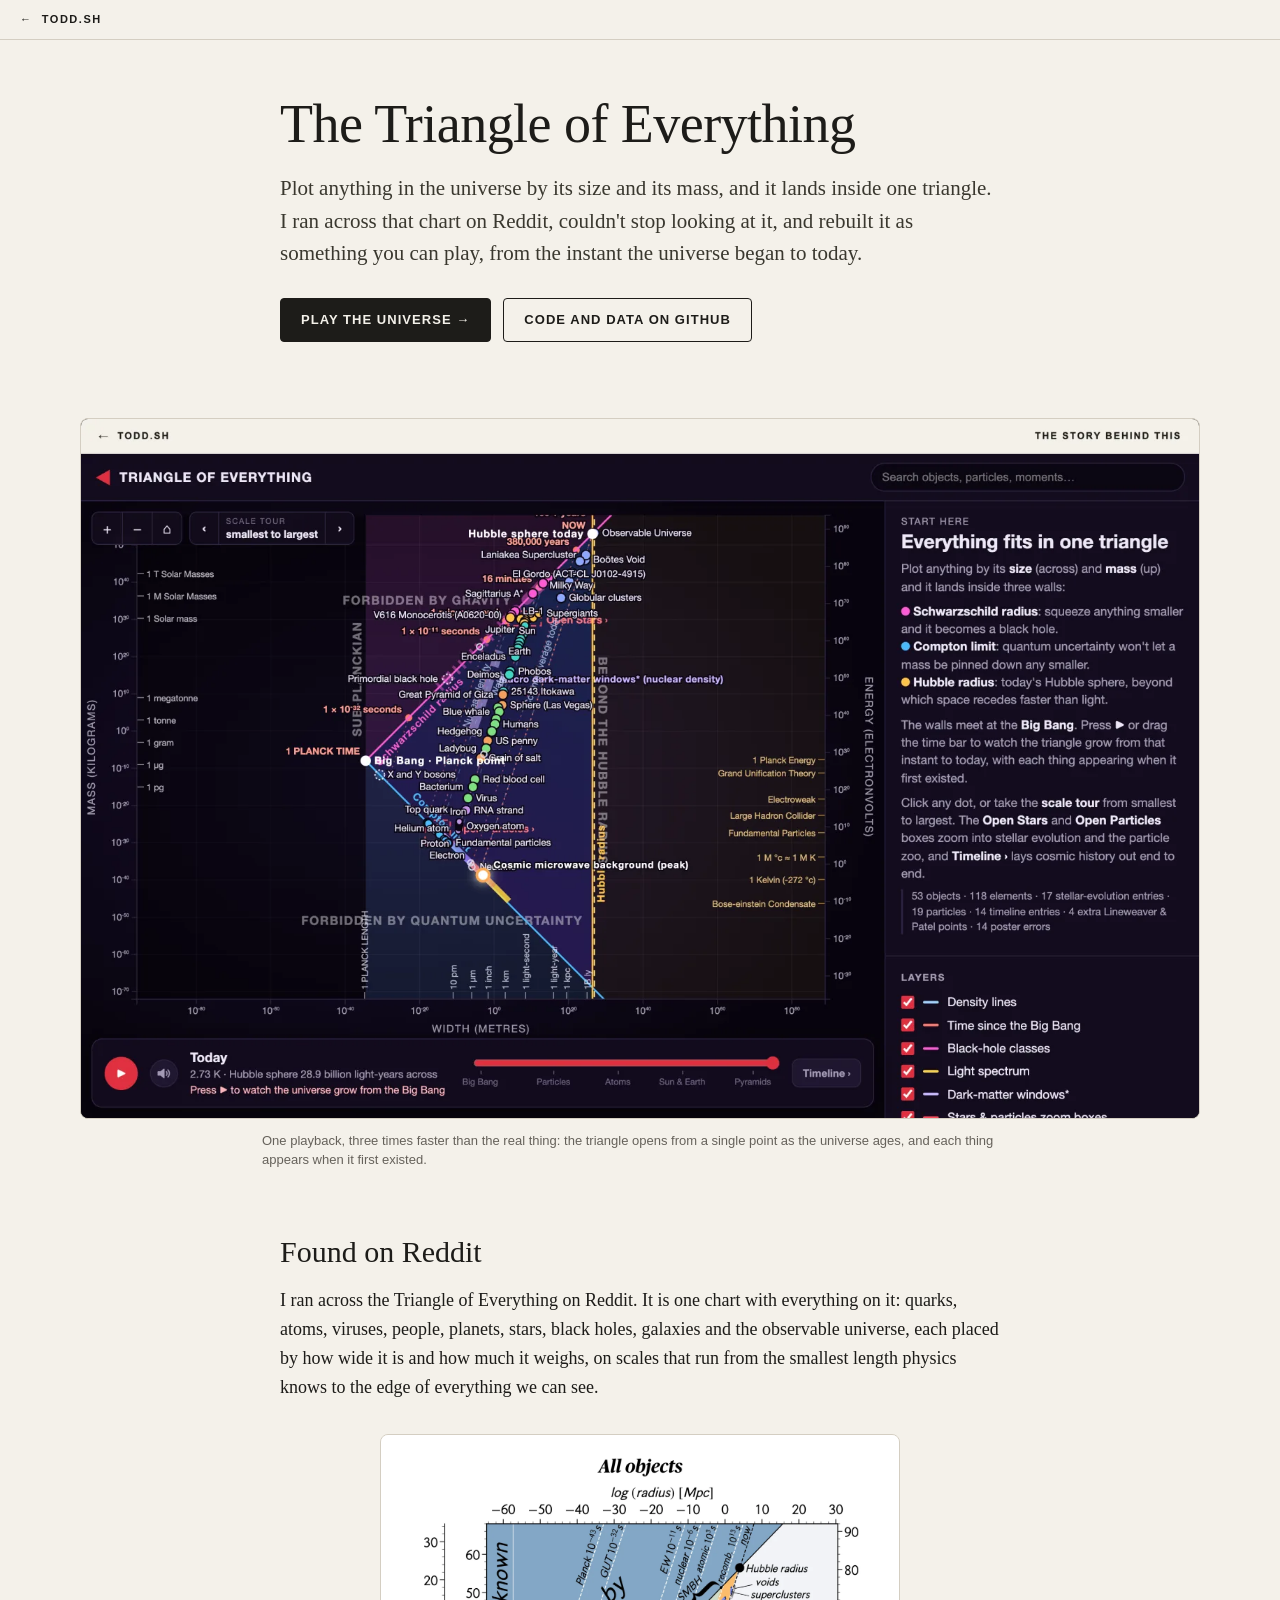
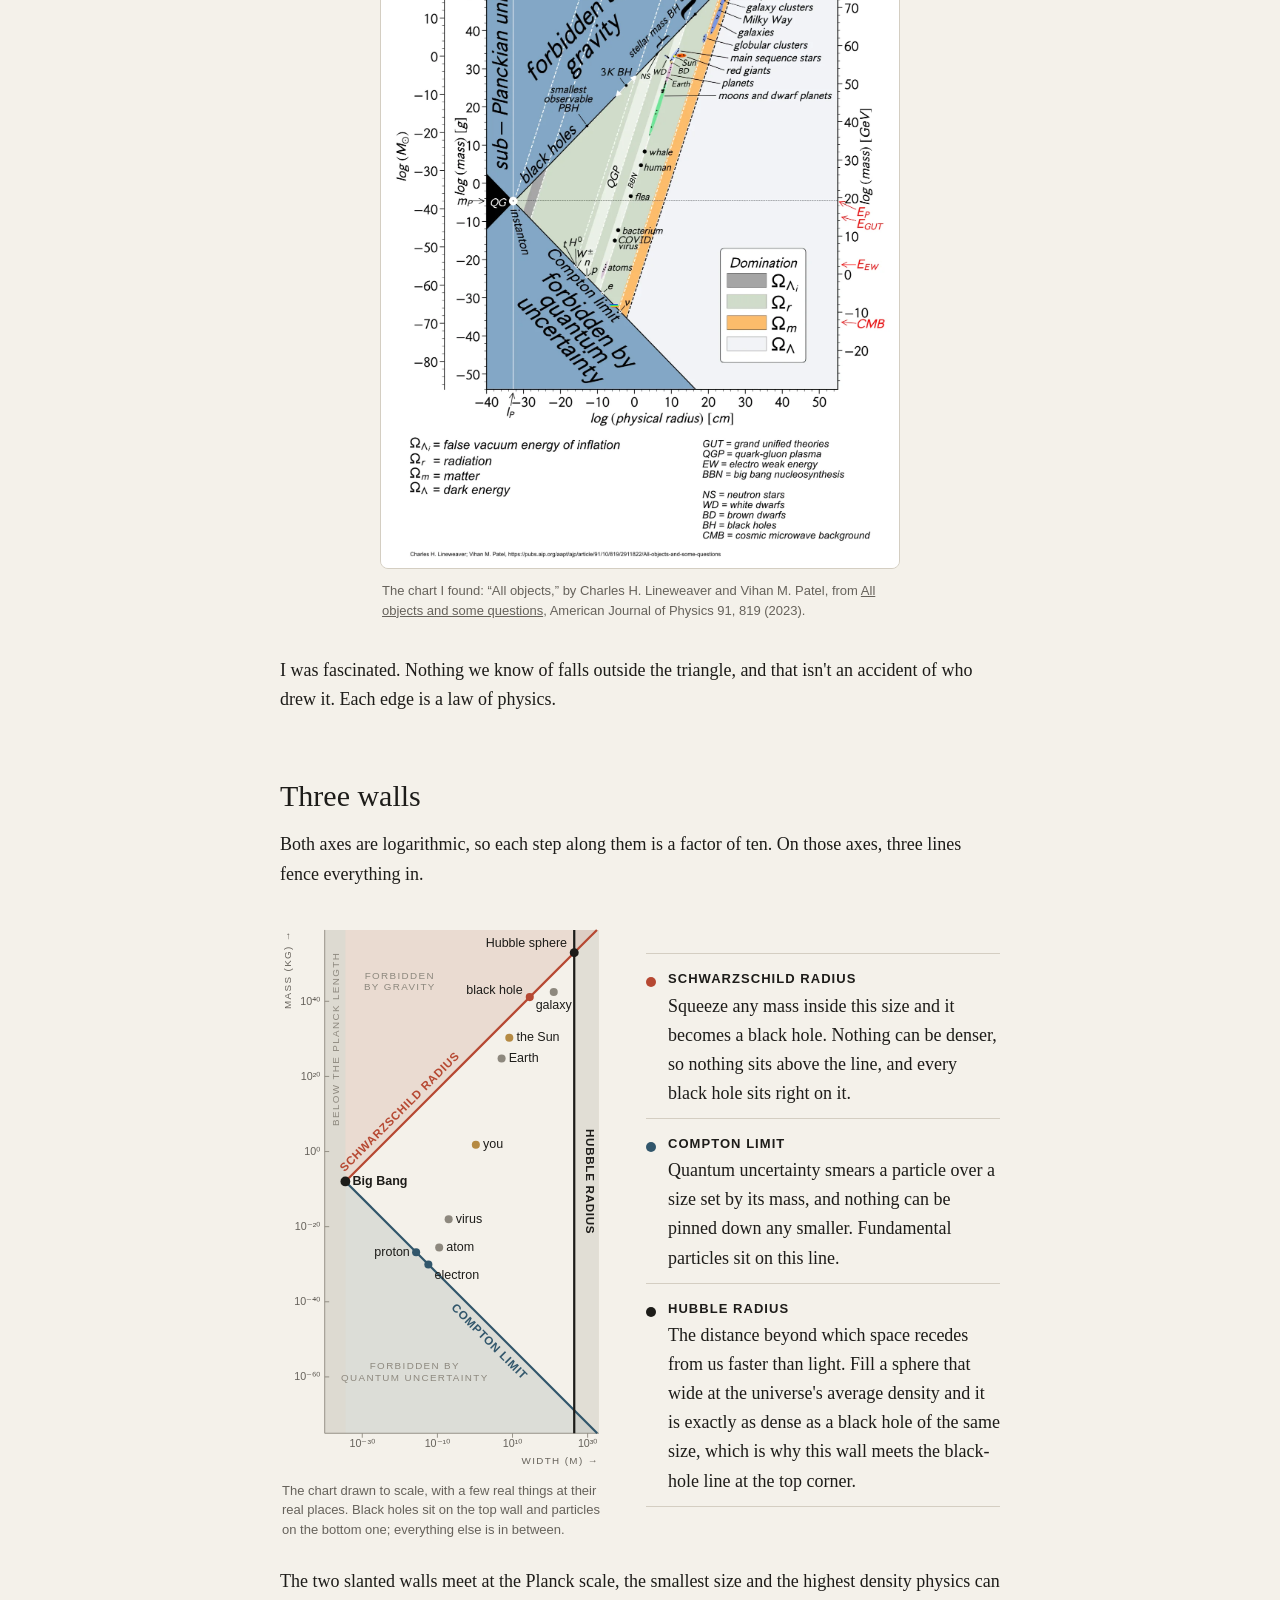
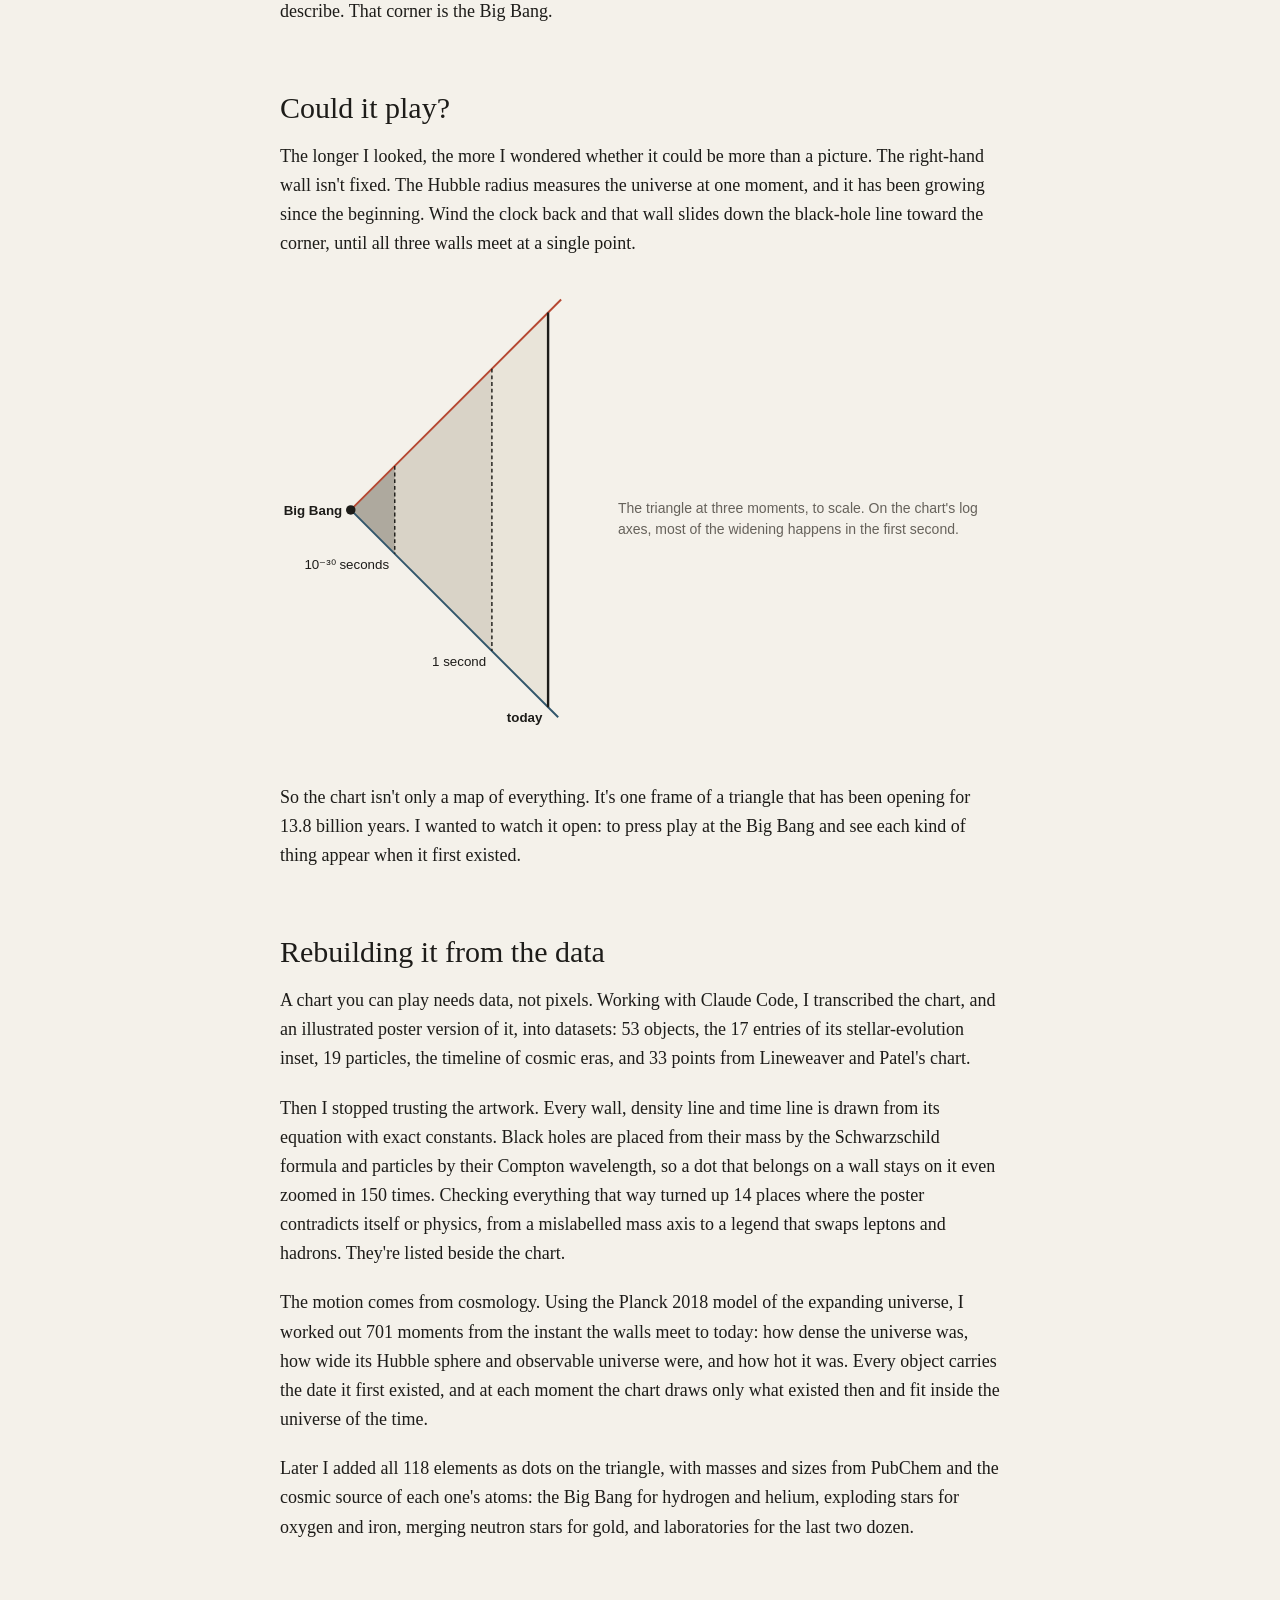
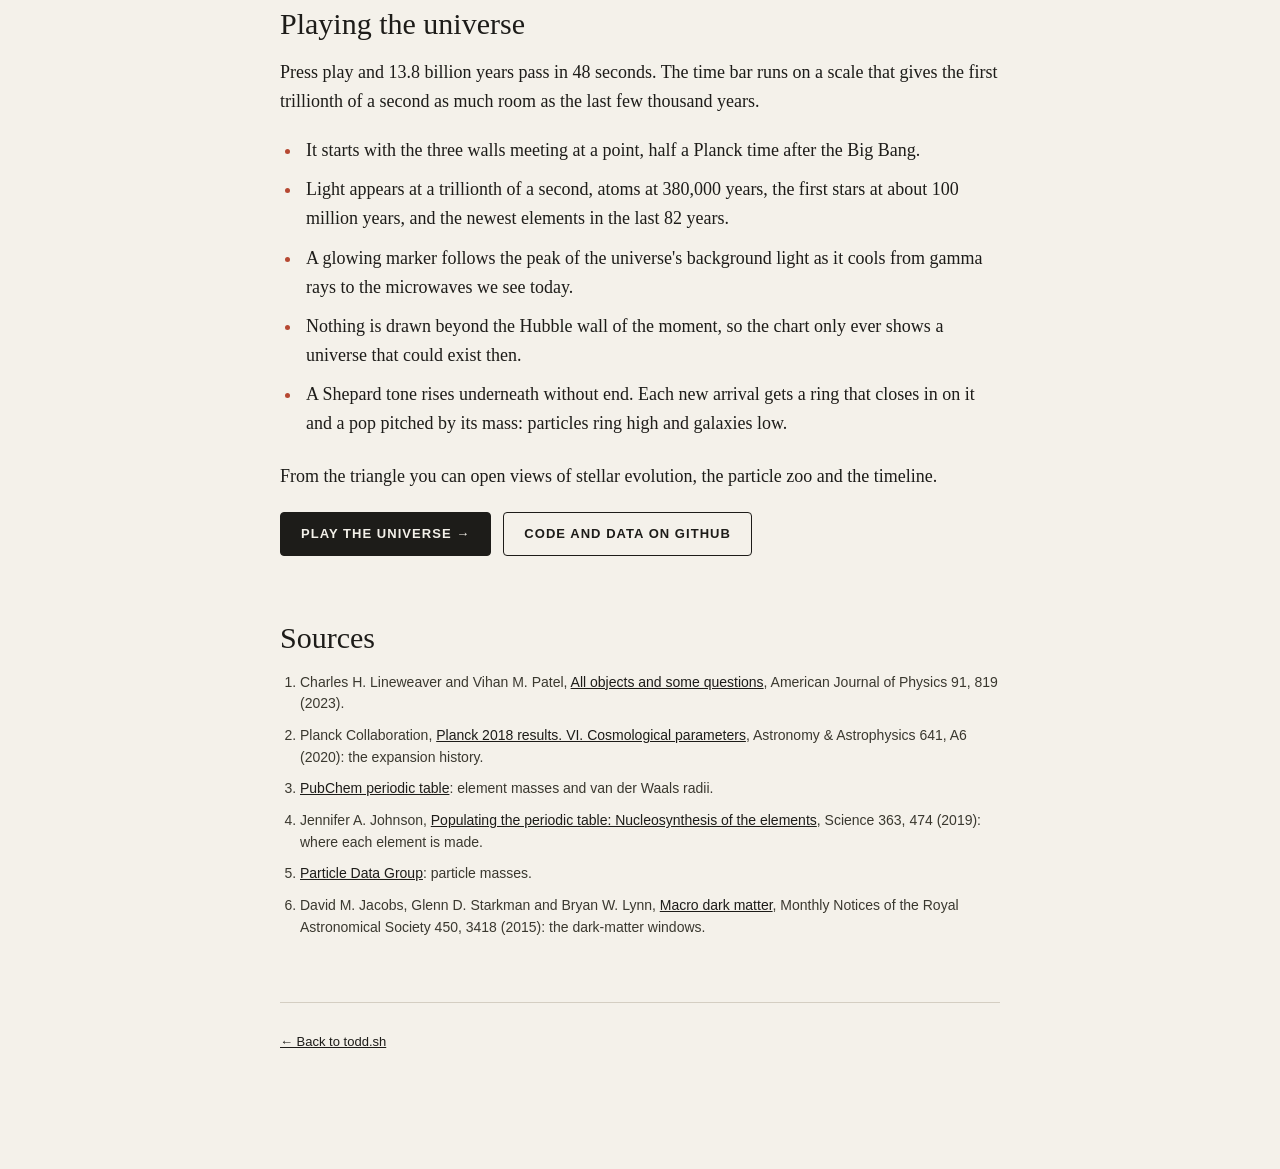
==== commit 45c82fa9: "Drop the 380,000-years still from the write-up It repeated what the hero video already shows.  Co-Au" ====
--- a/story/index.html
+++ b/story/index.html
@@ -308,11 +308,6 @@
   <p data-sanity-copy="data_p3">The motion comes from cosmology. Using the Planck 2018 model of the expanding universe, I worked out 701 moments from the instant the walls meet to today: how dense the universe was, how wide its Hubble sphere and observable universe were, and how hot it was. Every object carries the date it first existed, and at each moment the chart draws only what existed then and fit inside the universe of the time.</p>
   <p data-sanity-copy="data_p4">Later I added all 118 elements as dots on the triangle, with masses and sizes from PubChem and the cosmic source of each one's atoms: the Big Bang for hydrogen and helium, exploding stars for oxygen and iron, merging neutron stars for gold, and laboratories for the last two dozen.</p>
 
-  <figure class="wide">
-    <img src="assets/early.webp" width="1600" height="1000" loading="lazy" alt="The interactive chart at 380,000 years after the Big Bang: a small triangle with particles, hydrogen and helium atoms, and the background light glowing in the infrared">
-    <figcaption data-sanity-copy="early_caption">380,000 years after the Big Bang: the first atoms have formed, and the background light, marked by the glowing ring, has cooled to the infrared.</figcaption>
-  </figure>
-
   <h2 data-sanity-copy="playing_title">Playing the universe</h2>
   <p data-sanity-copy="playing_p1">Press play and 13.8 billion years pass in 48 seconds. The time bar runs on a scale that gives the first trillionth of a second as much room as the last few thousand years.</p>
   <ul class="playlist">
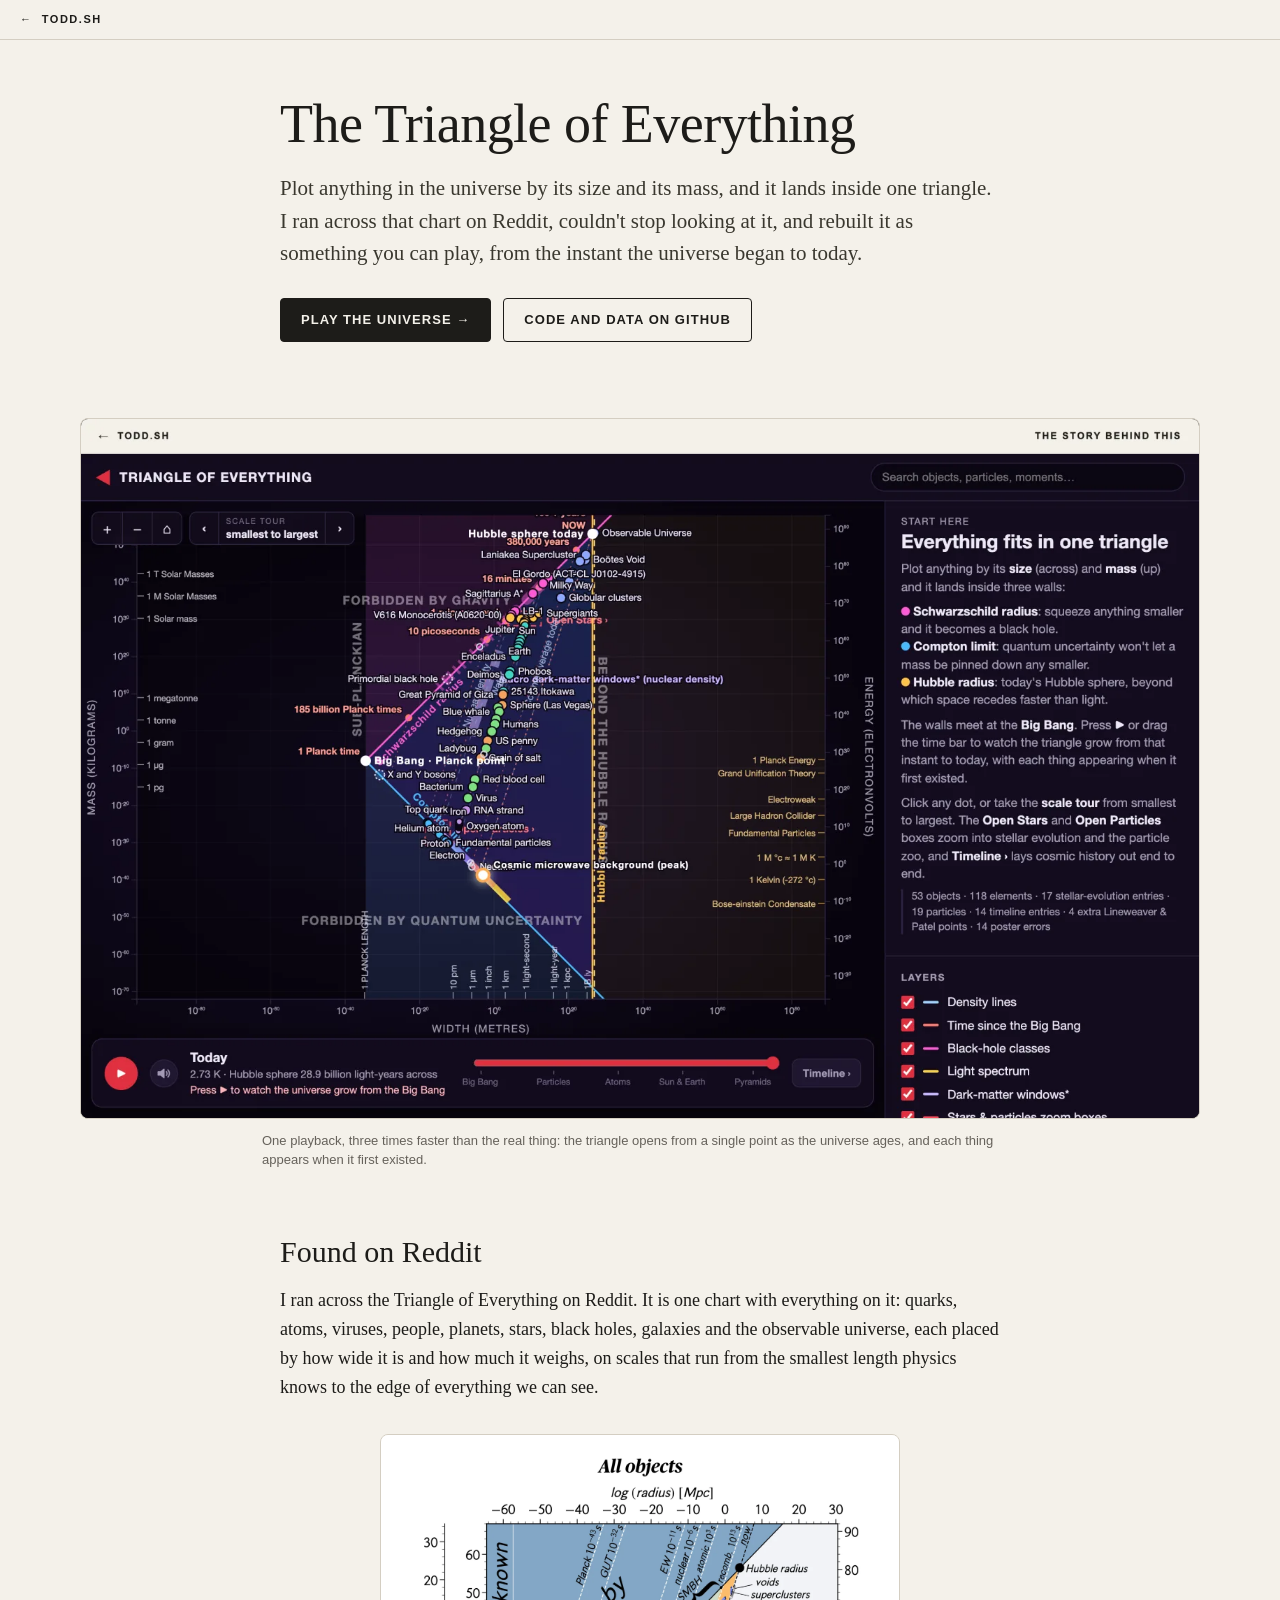
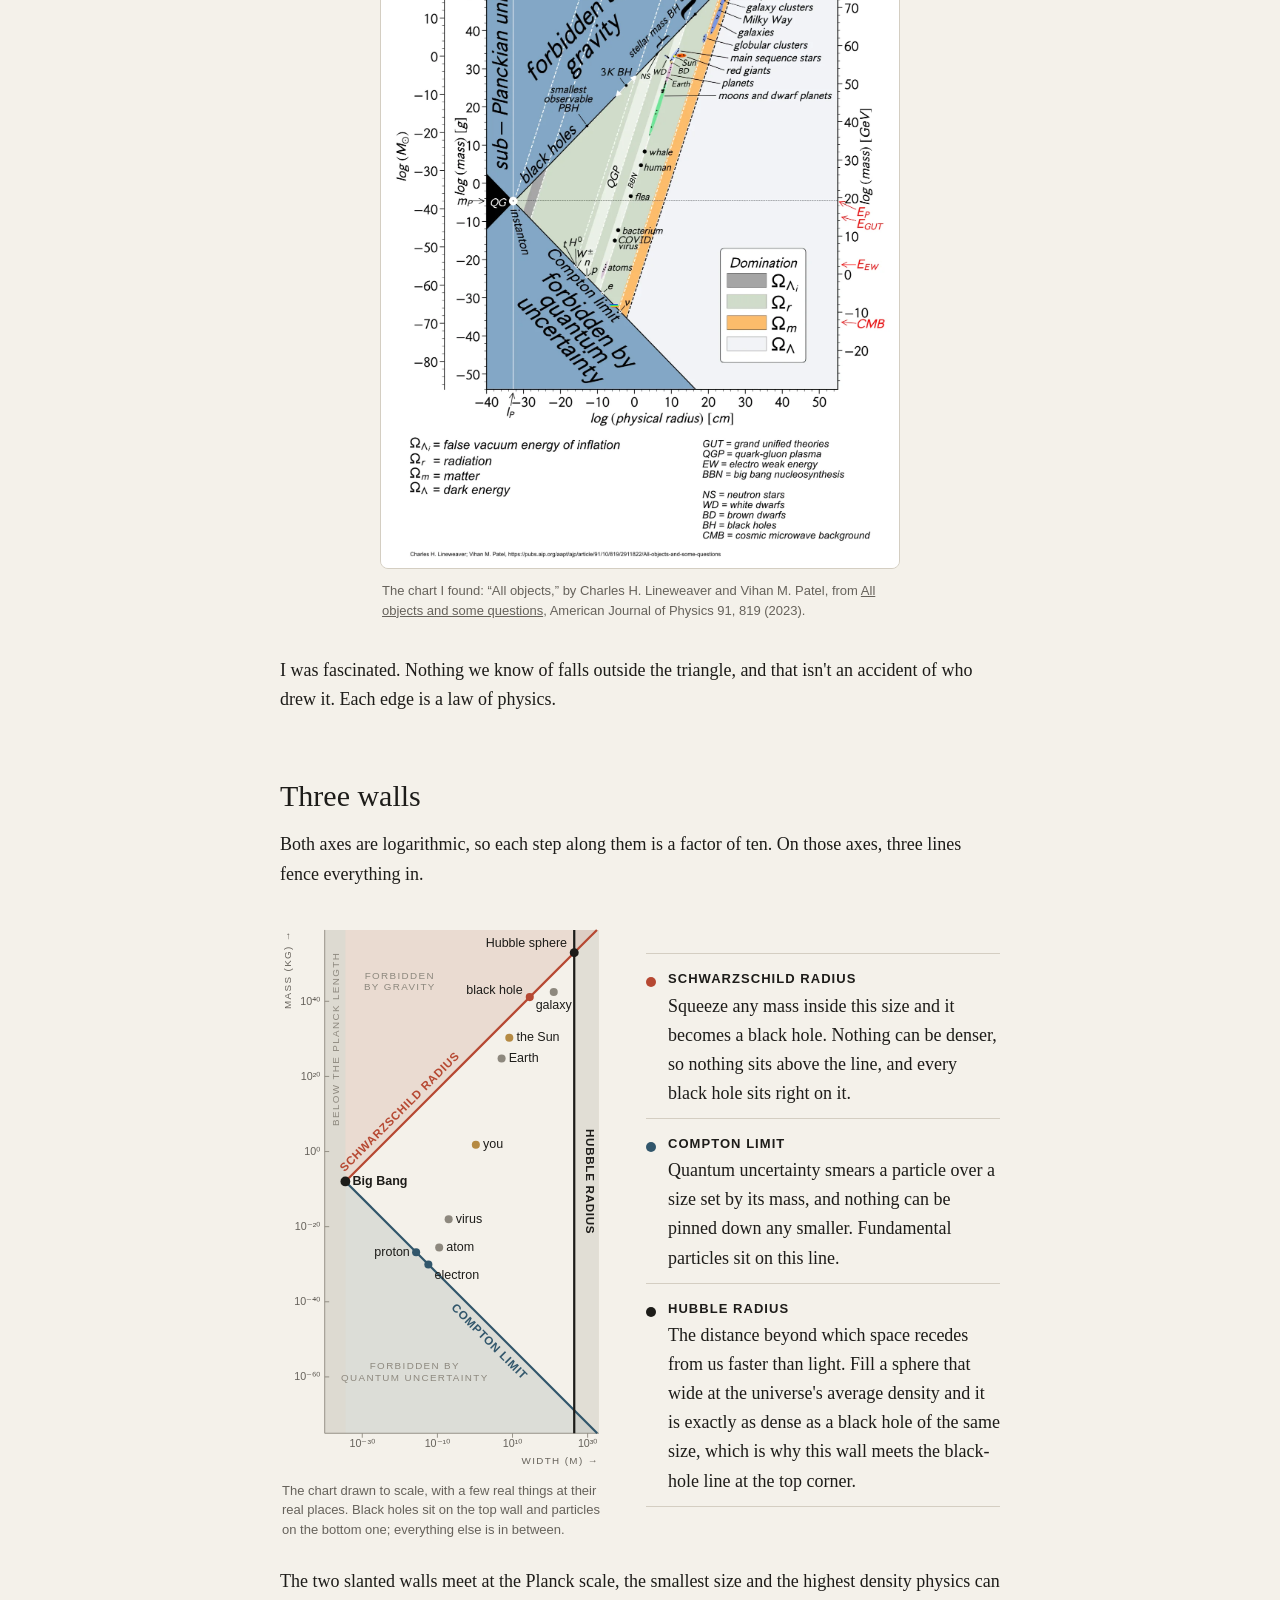
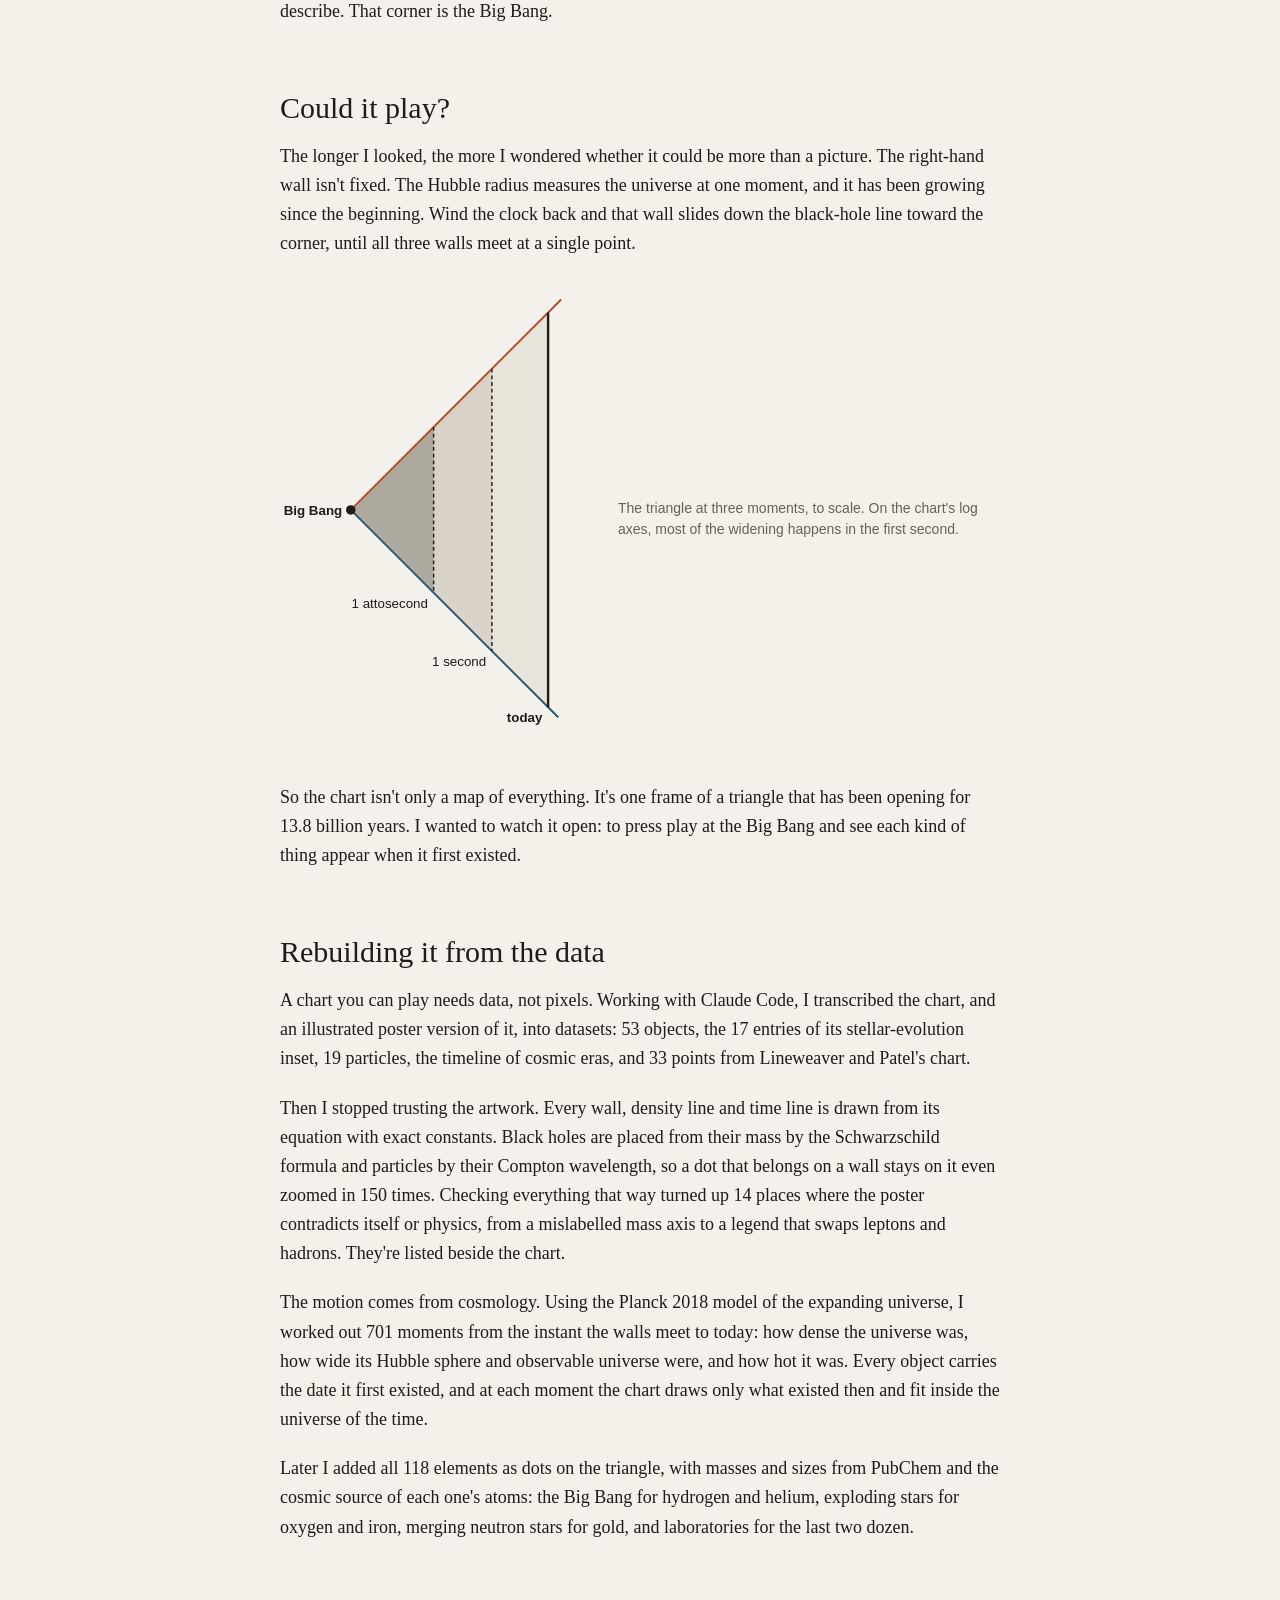
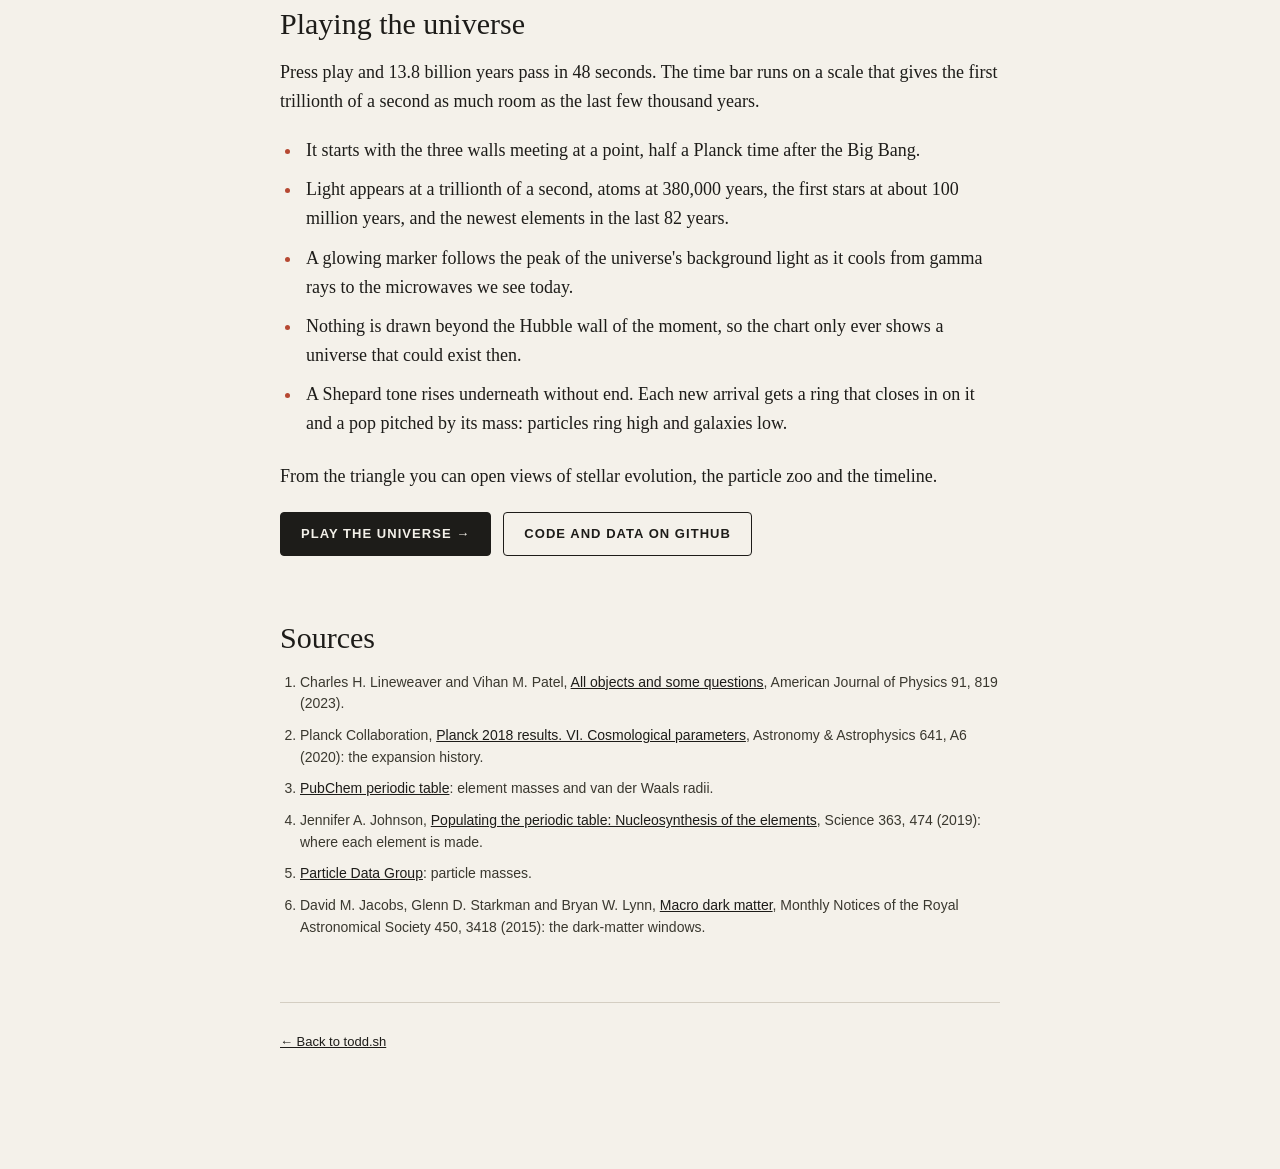
==== commit 2a744d92: "Name times under a second in SI units, then Planck times "2.36 × 10⁻⁴⁰ seconds" and "10^-36 seconds"" ====
--- a/story/index.html
+++ b/story/index.html
@@ -281,14 +281,14 @@
 
   <figure class="side-figure">
     <!-- diagram:growth -->
-      <svg viewBox="0 0 315 479" role="img" aria-label="The triangle at three moments, to scale: tiny at 10 to the minus 30 seconds, most of its final size by one second, and today">
+      <svg viewBox="0 0 315 479" role="img" aria-label="The triangle at three moments, to scale: small at one attosecond, most of its final size by one second, and today">
       <polygon points="74.3,230.9 281.5,23.7 281.5,438.0" fill="#E9E4D9"/>
       <polygon points="74.3,230.9 222.5,82.7 222.5,379.0" fill="#D4CEC2" opacity="0.75"/>
-      <polygon points="74.3,230.9 120.5,184.7 120.5,277.0" fill="#8D887E" opacity="0.55"/>
+      <polygon points="74.3,230.9 161.3,143.9 161.3,317.8" fill="#8D887E" opacity="0.55"/>
       <line x1="74.3" y1="230.9" x2="295.2" y2="10.0" stroke="#B64832" stroke-width="2"/>
       <line x1="74.3" y1="230.9" x2="292.1" y2="448.6" stroke="#31566B" stroke-width="2"/>
-      <line x1="120.5" y1="184.7" x2="120.5" y2="277.0" stroke="#1D1C19" stroke-width="1.5" stroke-dasharray="4 3"/>
-      <text class="dg-label" x="114.5" y="293.0" text-anchor="end">10⁻³⁰ seconds</text>
+      <line x1="161.3" y1="143.9" x2="161.3" y2="317.8" stroke="#1D1C19" stroke-width="1.5" stroke-dasharray="4 3"/>
+      <text class="dg-label" x="155.3" y="333.8" text-anchor="end">1 attosecond</text>
       <line x1="222.5" y1="82.7" x2="222.5" y2="379.0" stroke="#1D1C19" stroke-width="1.5" stroke-dasharray="4 3"/>
       <text class="dg-label" x="216.5" y="395.0" text-anchor="end">1 second</text>
       <line x1="281.5" y1="23.7" x2="281.5" y2="438.0" stroke="#1D1C19" stroke-width="2.5"/>
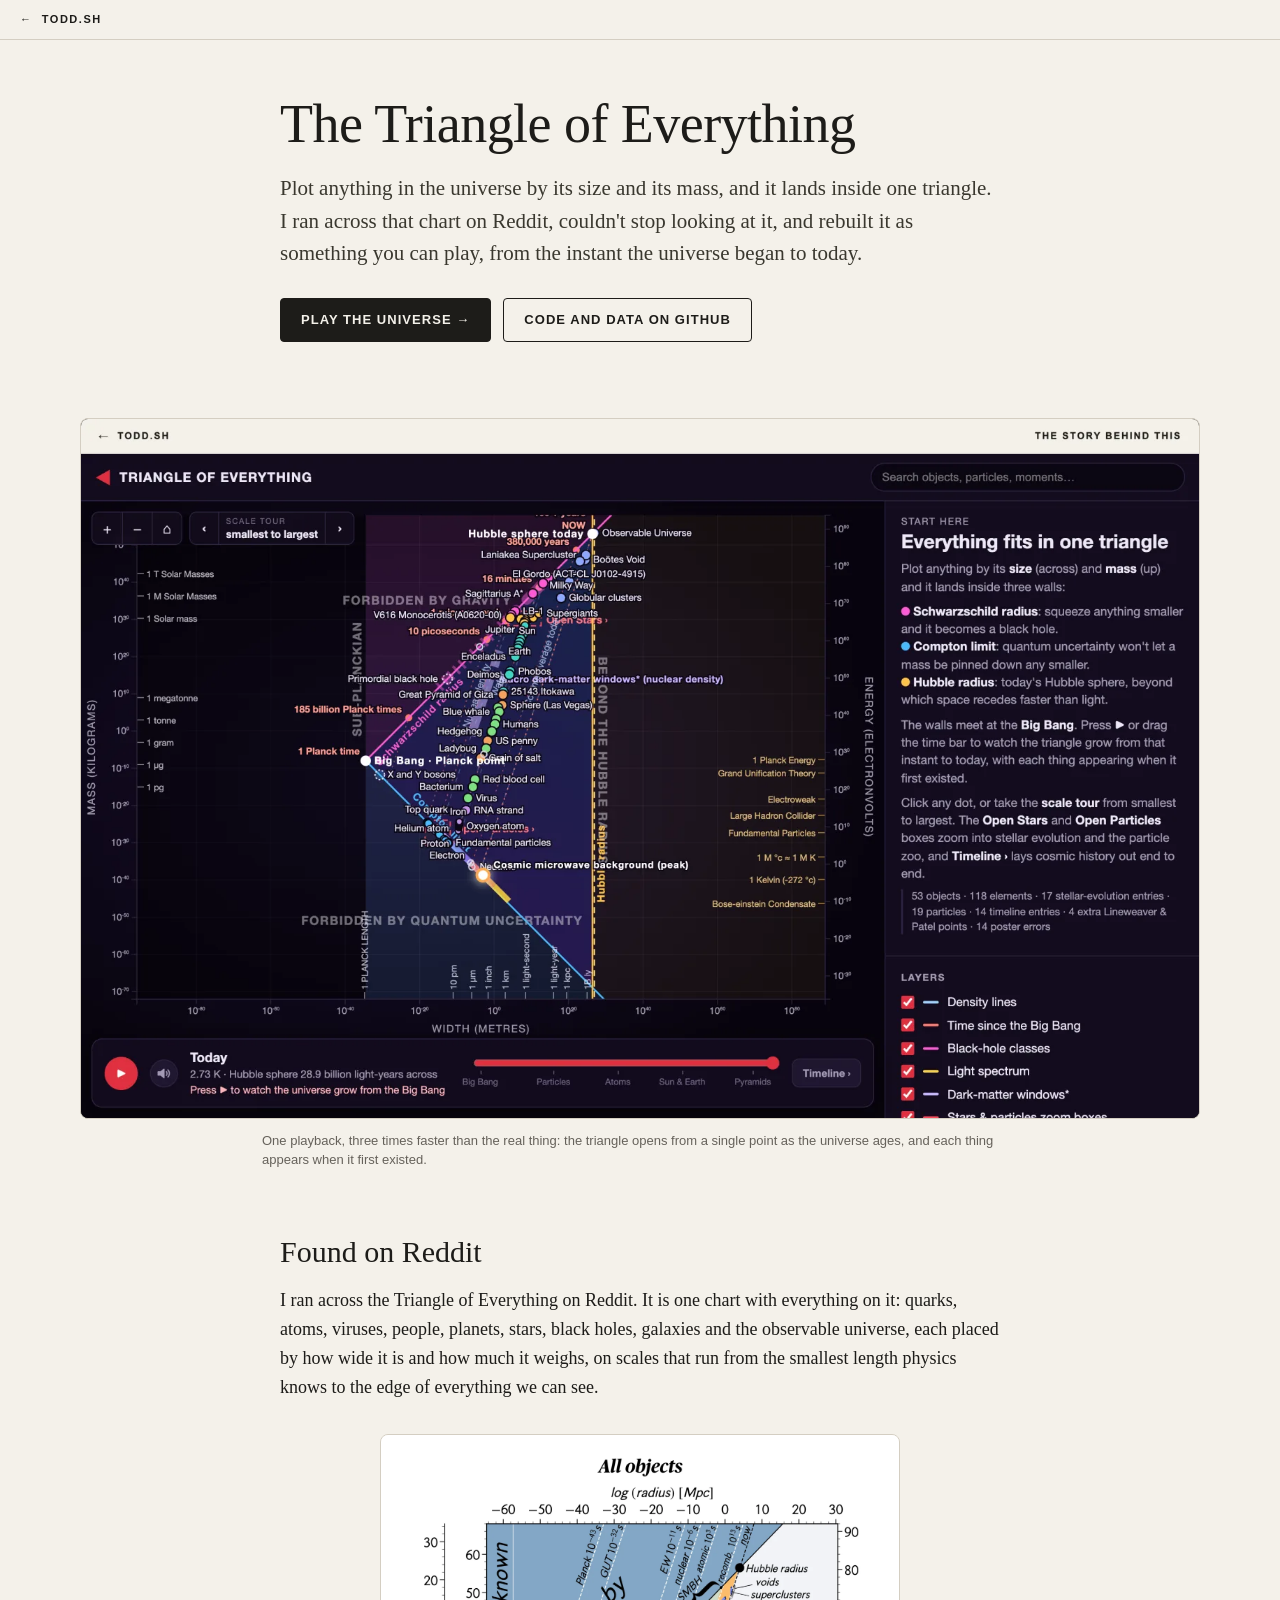
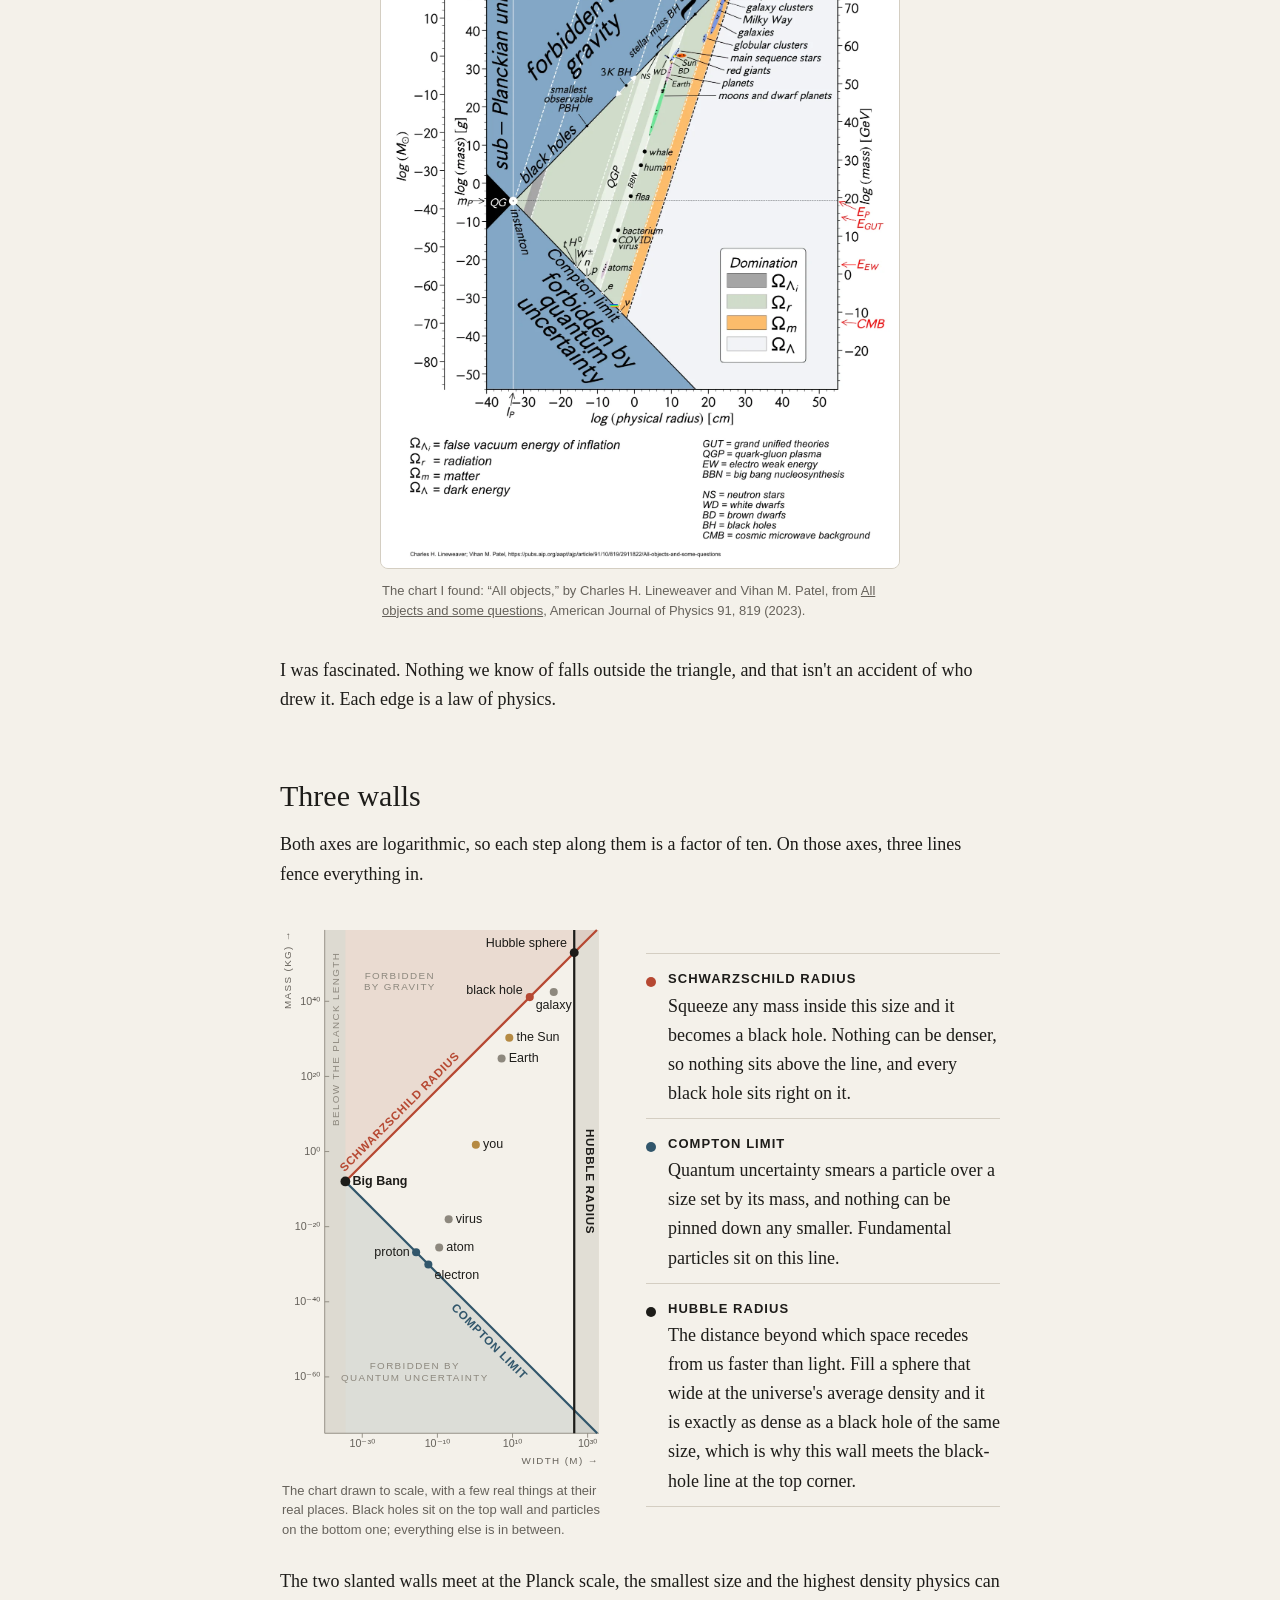
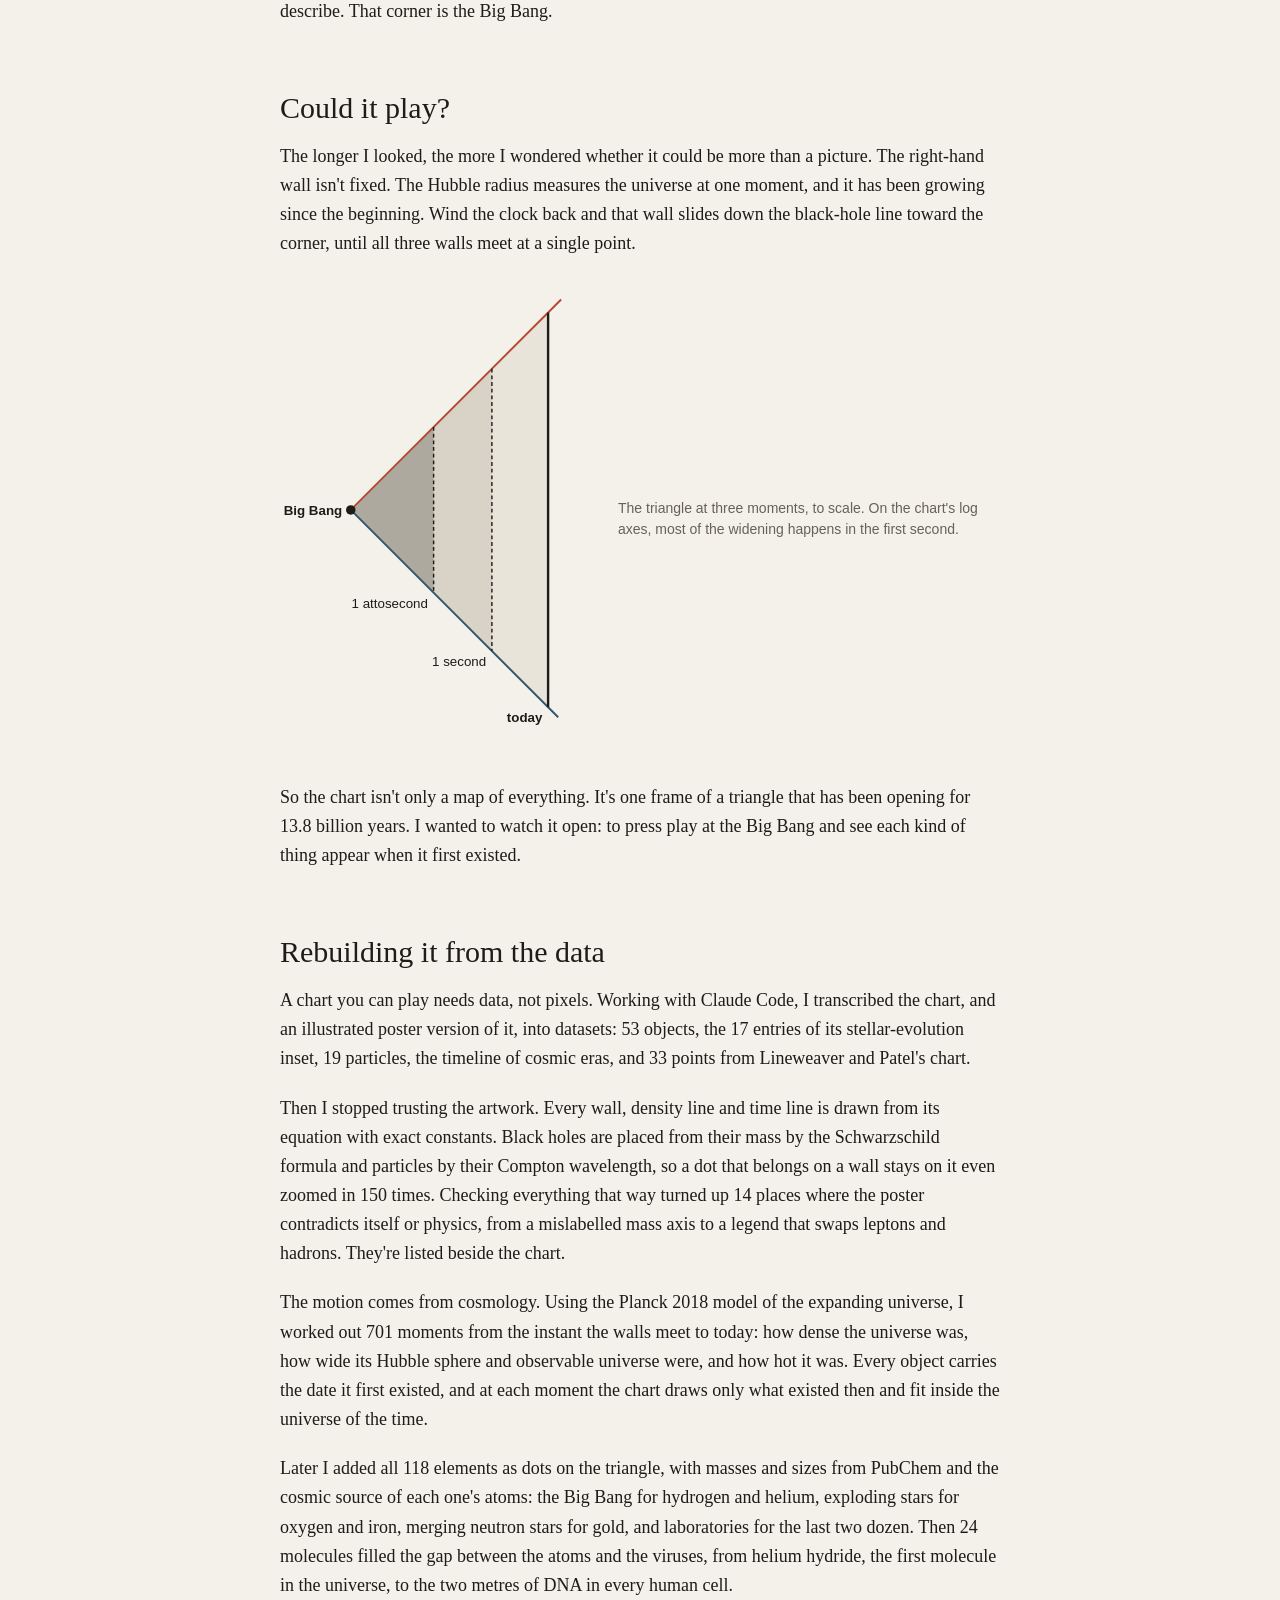
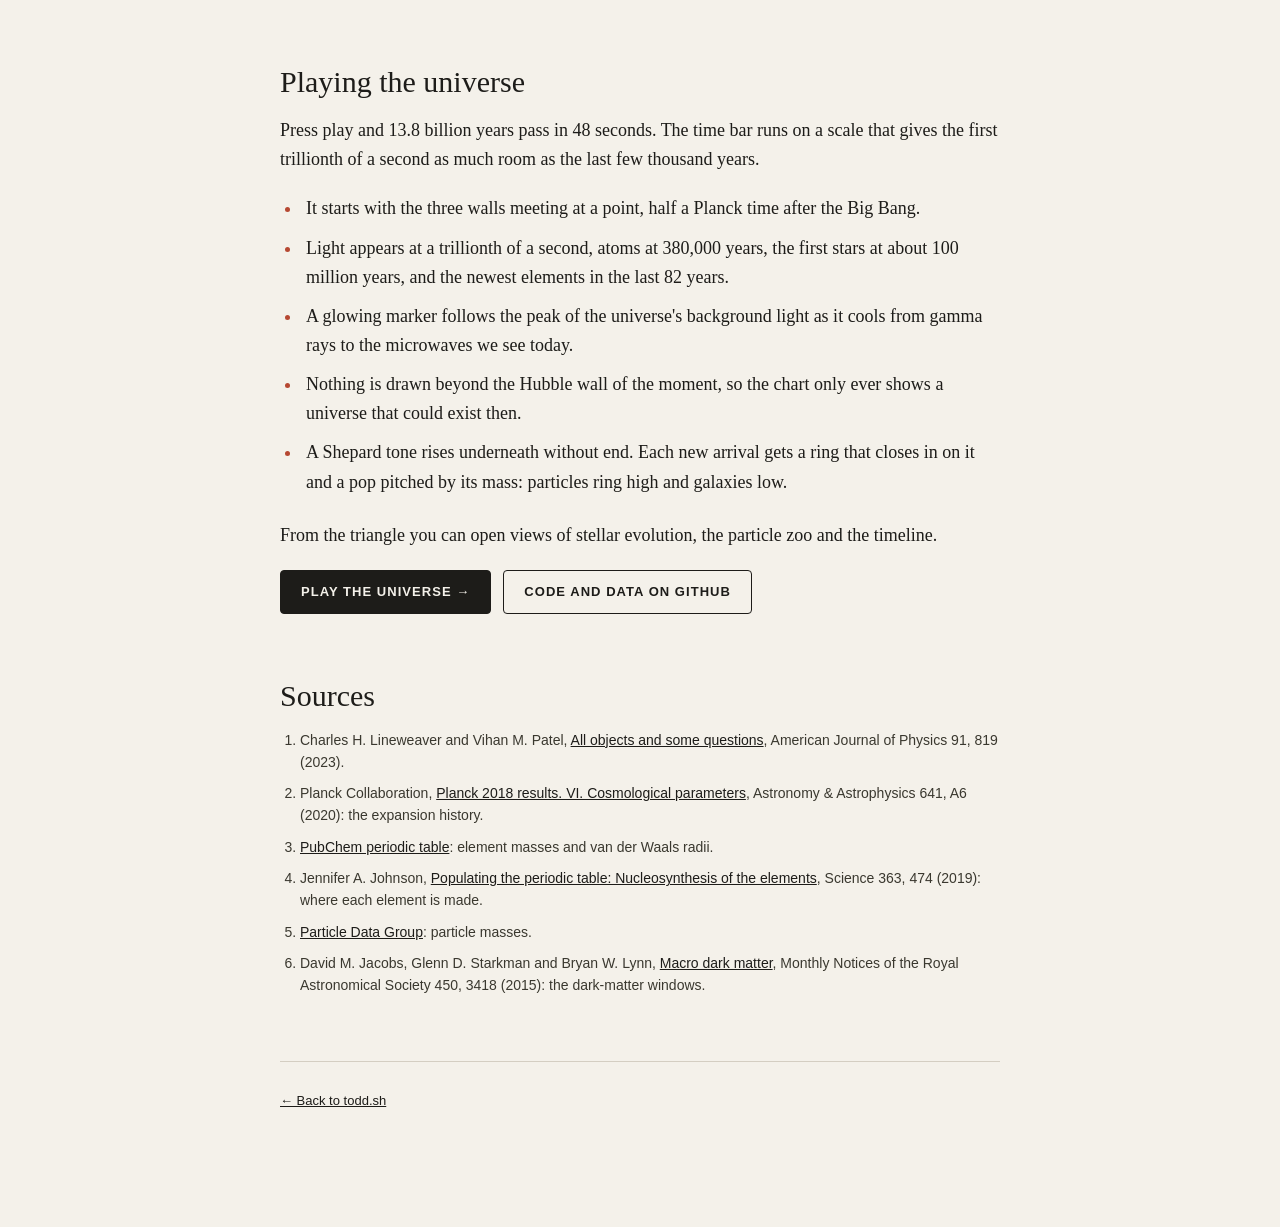
==== commit da7f6c2e: "Mention the molecules in the write-up Co-Authored-By: Claude Opus 5.5 <noreply@anthropic.com>" ====
--- a/story/index.html
+++ b/story/index.html
@@ -306,7 +306,7 @@
   <p data-sanity-copy="data_p1">A chart you can play needs data, not pixels. Working with Claude Code, I transcribed the chart, and an illustrated poster version of it, into datasets: 53 objects, the 17 entries of its stellar-evolution inset, 19 particles, the timeline of cosmic eras, and 33 points from Lineweaver and Patel's chart.</p>
   <p data-sanity-copy="data_p2">Then I stopped trusting the artwork. Every wall, density line and time line is drawn from its equation with exact constants. Black holes are placed from their mass by the Schwarzschild formula and particles by their Compton wavelength, so a dot that belongs on a wall stays on it even zoomed in 150 times. Checking everything that way turned up 14 places where the poster contradicts itself or physics, from a mislabelled mass axis to a legend that swaps leptons and hadrons. They're listed beside the chart.</p>
   <p data-sanity-copy="data_p3">The motion comes from cosmology. Using the Planck 2018 model of the expanding universe, I worked out 701 moments from the instant the walls meet to today: how dense the universe was, how wide its Hubble sphere and observable universe were, and how hot it was. Every object carries the date it first existed, and at each moment the chart draws only what existed then and fit inside the universe of the time.</p>
-  <p data-sanity-copy="data_p4">Later I added all 118 elements as dots on the triangle, with masses and sizes from PubChem and the cosmic source of each one's atoms: the Big Bang for hydrogen and helium, exploding stars for oxygen and iron, merging neutron stars for gold, and laboratories for the last two dozen.</p>
+  <p data-sanity-copy="data_p4">Later I added all 118 elements as dots on the triangle, with masses and sizes from PubChem and the cosmic source of each one's atoms: the Big Bang for hydrogen and helium, exploding stars for oxygen and iron, merging neutron stars for gold, and laboratories for the last two dozen. Then 24 molecules filled the gap between the atoms and the viruses, from helium hydride, the first molecule in the universe, to the two metres of DNA in every human cell.</p>
 
   <h2 data-sanity-copy="playing_title">Playing the universe</h2>
   <p data-sanity-copy="playing_p1">Press play and 13.8 billion years pass in 48 seconds. The time bar runs on a scale that gives the first trillionth of a second as much room as the last few thousand years.</p>
